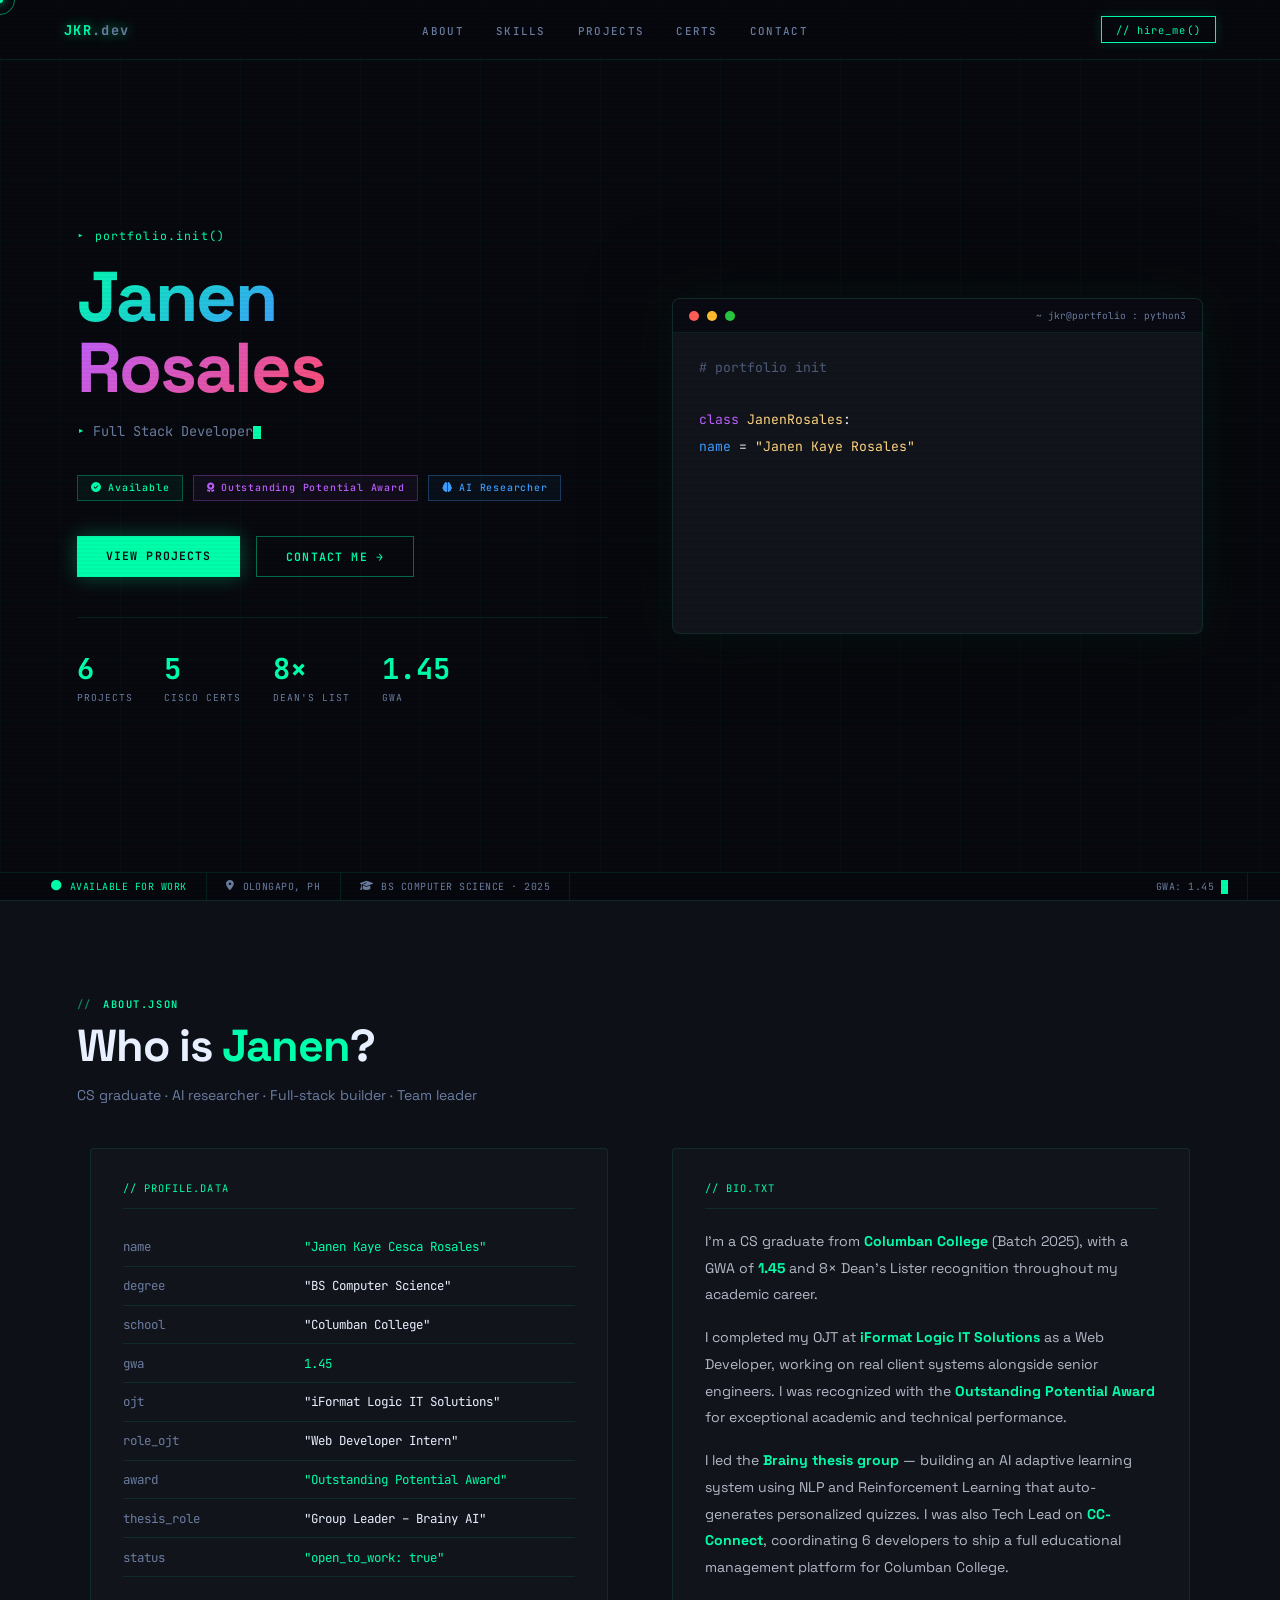
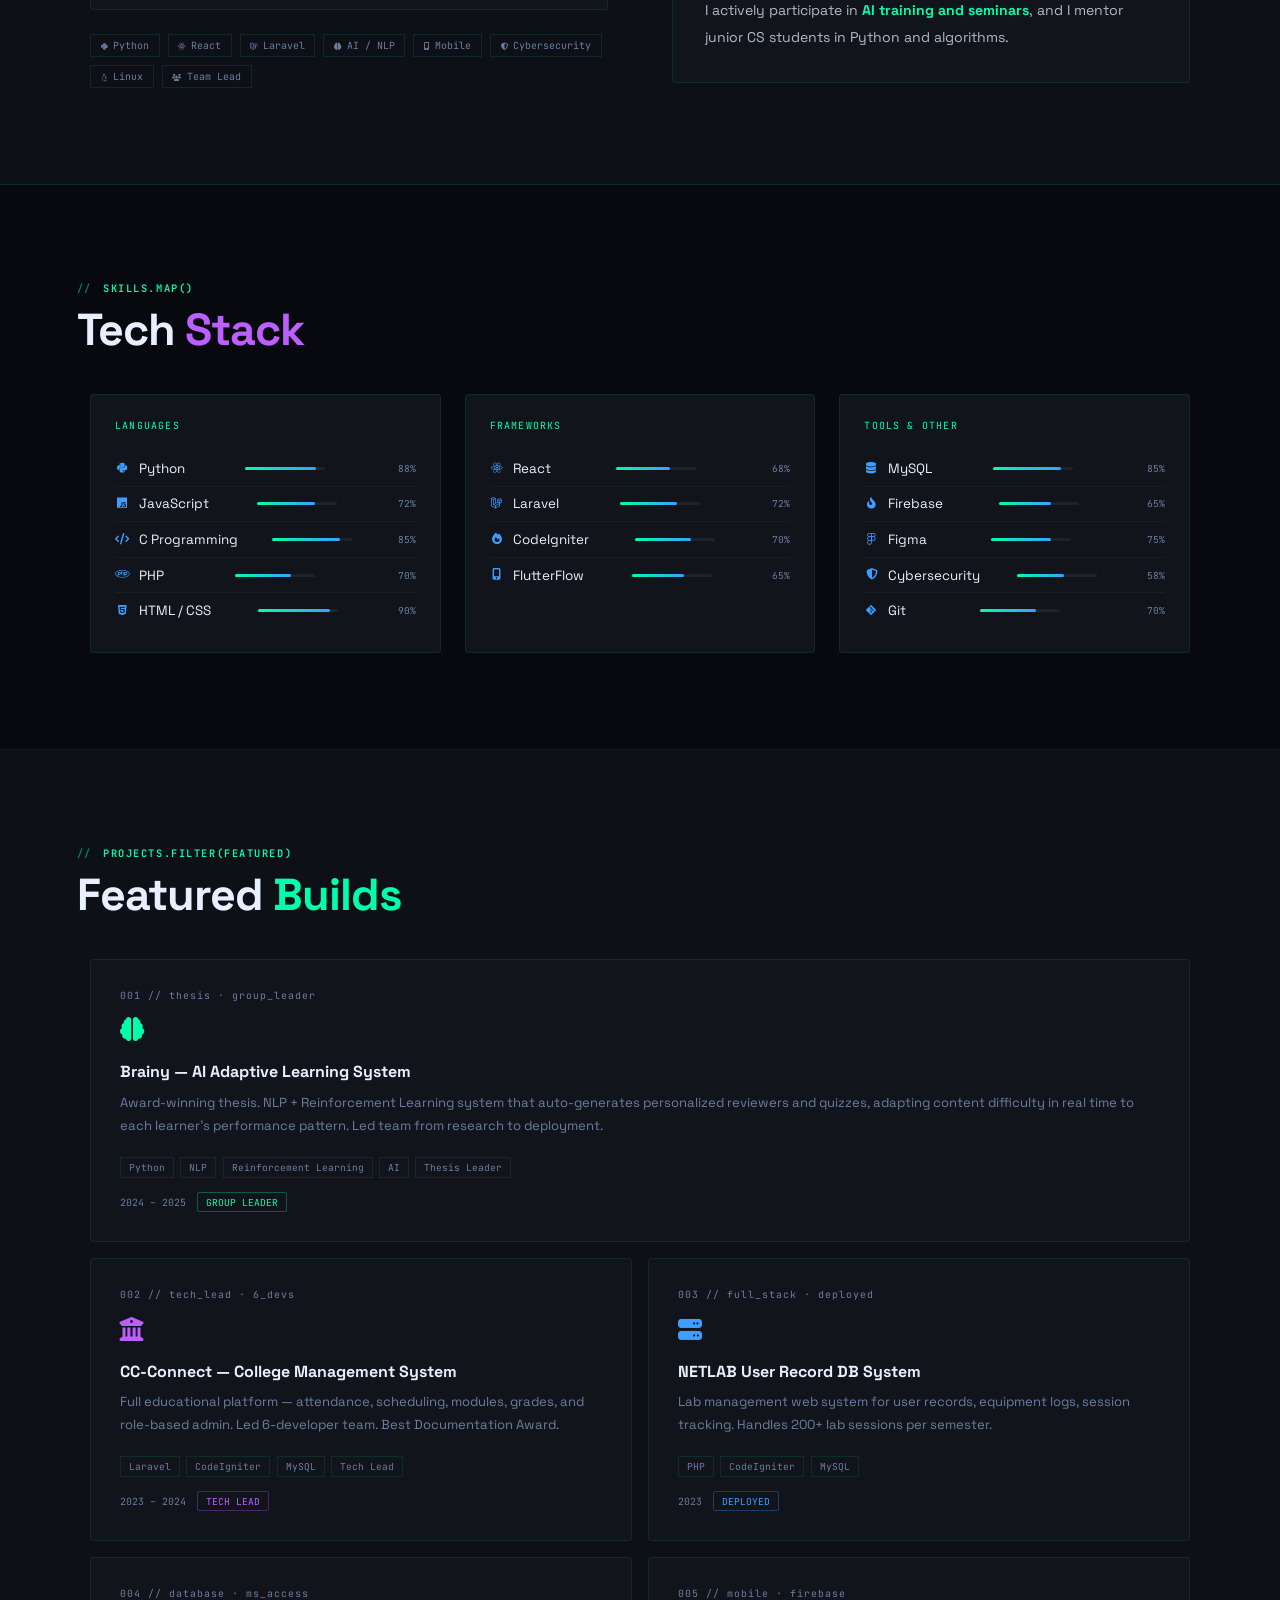
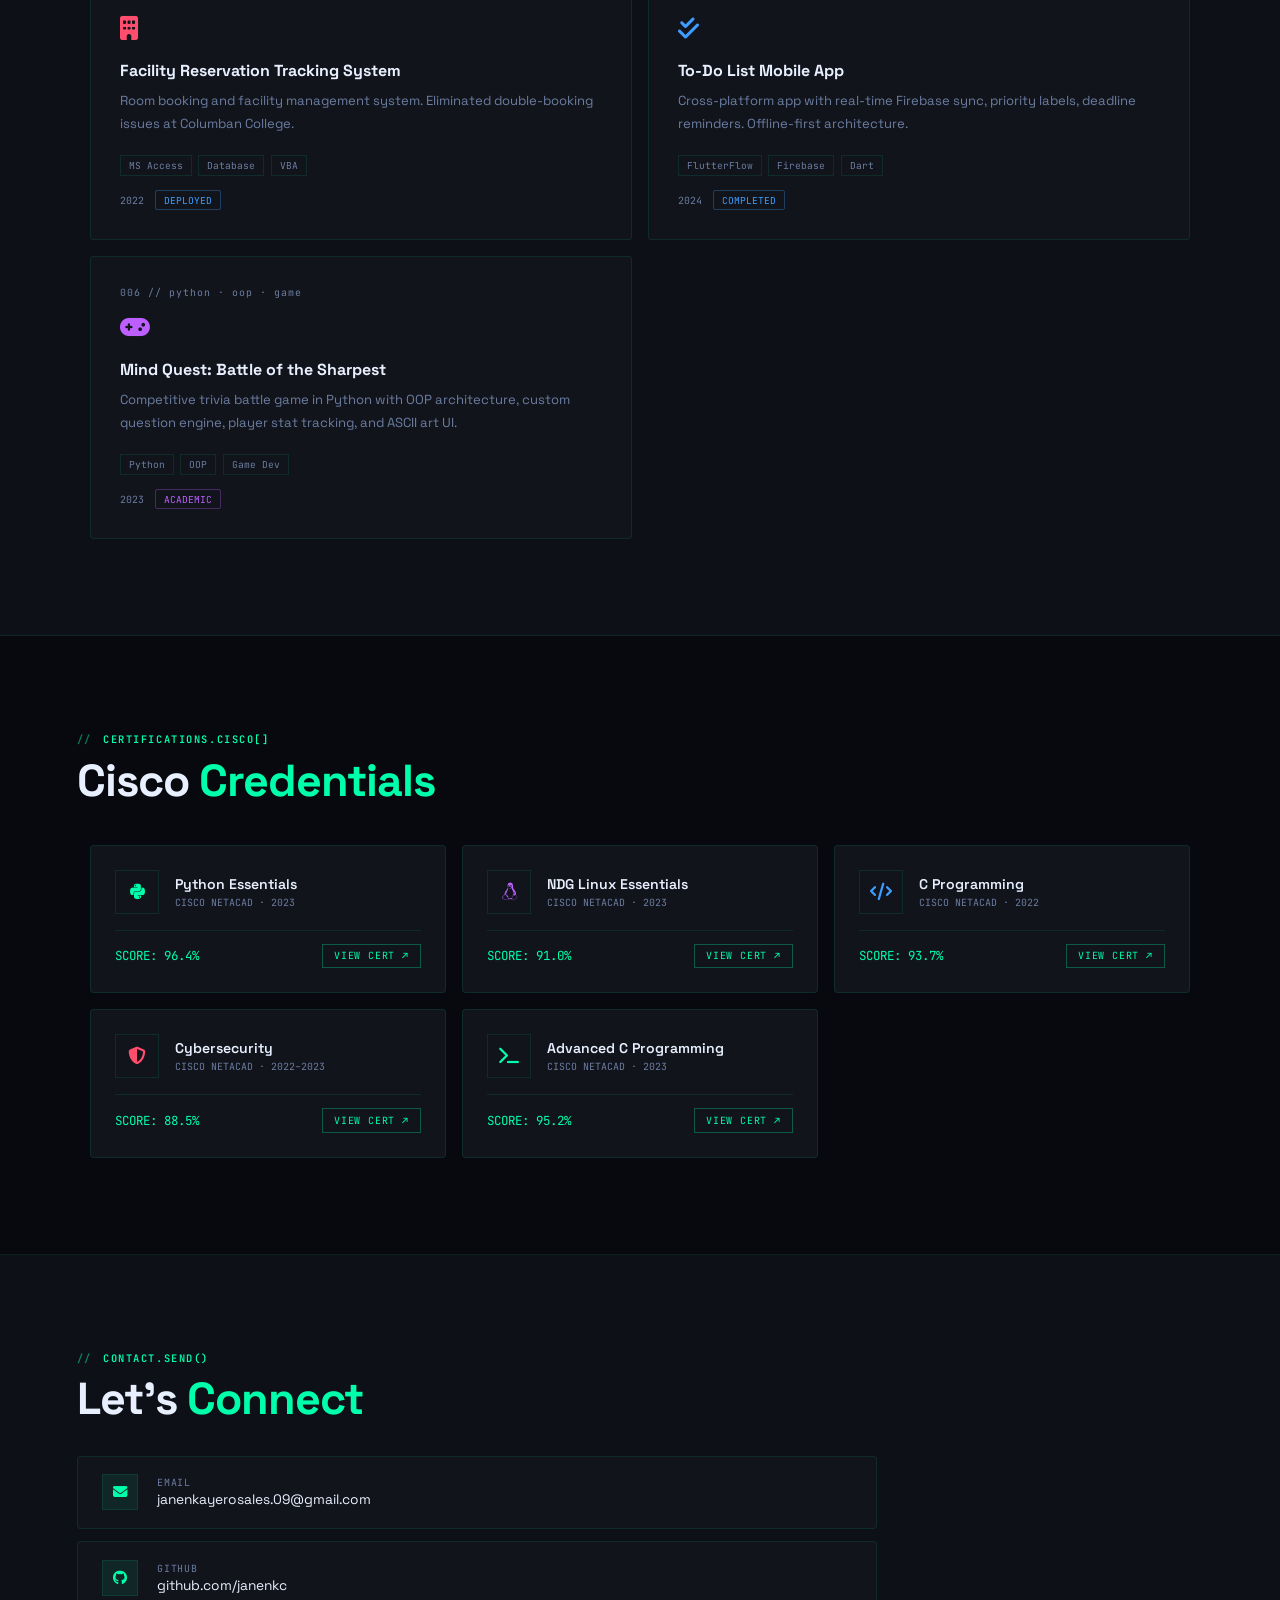
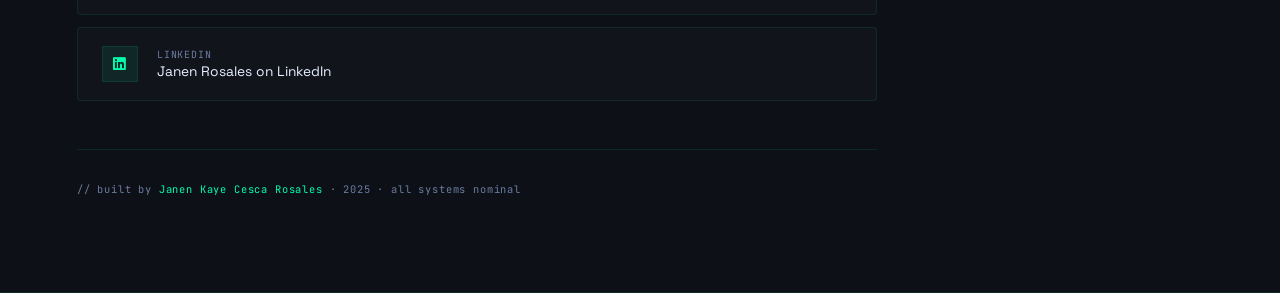
==== index.html @ 6b6a8d1e "first commit" ====
<!DOCTYPE html>
<html lang="en">
<head>
<meta charset="UTF-8"/>
<meta name="viewport" content="width=device-width, initial-scale=1.0"/>
<title>Janen Rosales — Portfolio</title>
<link href="https://fonts.googleapis.com/css2?family=Space+Grotesk:wght@300;400;500;600;700&family=JetBrains+Mono:wght@400;500;700&display=swap" rel="stylesheet"/>
<link rel="stylesheet" href="https://cdnjs.cloudflare.com/ajax/libs/font-awesome/6.5.0/css/all.min.css"/>
<link rel="stylesheet" href="design.css"/>
<style media="not all">
*,*::before,*::after{margin:0;padding:0;box-sizing:border-box;}
:root{
  --bg:#08090E;
  --surface:#0E1018;
  --card:#12141C;
  --border:rgba(0,255,170,.1);
  --ink:#E8F0FF;
  --muted:#6B7DA0;
  --g:#00FFAA;  /* neon green */
  --p:#BD5FFF;  /* neon purple */
  --b:#3D9EFF;  /* neon blue */
  --r:#FF4D6D;  /* neon red/pink */
  --sans:'Space Grotesk',sans-serif;
  --mono:'JetBrains Mono',monospace;
}
html{scroll-behavior:smooth;}
body{
  font-family:var(--sans);
  background:var(--bg);
  color:var(--ink);
  overflow-x:hidden;
  cursor:none;
}

/* scanlines overlay */
body::before{
  content:'';position:fixed;inset:0;pointer-events:none;z-index:9999;
  background:repeating-linear-gradient(0deg,transparent,transparent 2px,rgba(0,0,0,.03) 2px,rgba(0,0,0,.03) 4px);
}

/* grid bg */
body::after{
  content:'';position:fixed;inset:0;pointer-events:none;z-index:0;
  background-image:
    linear-gradient(rgba(0,255,170,.025) 1px,transparent 1px),
    linear-gradient(90deg,rgba(0,255,170,.025) 1px,transparent 1px);
  background-size:60px 60px;
}

/* custom cursor */
#cur{
  width:6px;height:6px;background:var(--g);border-radius:50%;
  position:fixed;pointer-events:none;z-index:9998;
  transform:translate(-50%,-50%);
  box-shadow:0 0 8px var(--g),0 0 20px rgba(0,255,170,.4);
  transition:transform .1s;
}
#cur2{
  width:30px;height:30px;
  border:1px solid rgba(0,255,170,.5);border-radius:50%;
  position:fixed;pointer-events:none;z-index:9997;
  transform:translate(-50%,-50%);
  transition:width .3s,height .3s;
}

::-webkit-scrollbar{width:3px;}
::-webkit-scrollbar-track{background:var(--bg);}
::-webkit-scrollbar-thumb{background:var(--g);}

/* ── NAVBAR ── */
nav{
  position:fixed;top:0;left:0;right:0;z-index:500;
  display:flex;align-items:center;justify-content:space-between;
  padding:1rem 5%;
  background:rgba(8,9,14,.9);
  border-bottom:1px solid var(--border);
  backdrop-filter:blur(20px);
}
.nlogo{
  font-family:var(--mono);font-size:.85rem;font-weight:700;
  color:var(--g);letter-spacing:.1em;
  text-shadow:0 0 12px rgba(0,255,170,.6);
}
.nlogo span{color:var(--muted);}
.nlinks{display:flex;gap:2rem;list-style:none;}
.nlinks a{
  font-family:var(--mono);font-size:.68rem;font-weight:500;
  letter-spacing:.12em;text-transform:uppercase;
  color:var(--muted);text-decoration:none;transition:color .2s;
  position:relative;
}
.nlinks a::after{
  content:'';position:absolute;bottom:-3px;left:0;right:0;
  height:1px;background:var(--g);transform:scaleX(0);transition:transform .2s;
}
.nlinks a:hover{color:var(--g);}
.nlinks a:hover::after{transform:scaleX(1);}
.nav-tag{
  font-family:var(--mono);font-size:.65rem;
  color:var(--g);border:1px solid var(--g);
  padding:.35rem .9rem;letter-spacing:.1em;
  text-decoration:none;transition:background .2s,color .2s;
  box-shadow:0 0 12px rgba(0,255,170,.15);
}
.nav-tag:hover{background:var(--g);color:var(--bg);}

/* ── STATUS BAR ── */
.status-bar{
  position:fixed;bottom:0;left:0;right:0;z-index:500;
  background:rgba(8,9,14,.95);border-top:1px solid var(--border);
  display:flex;align-items:center;gap:0;
  font-family:var(--mono);font-size:.62rem;
  padding:0 2rem;height:28px;
}
.sb-item{
  padding:0 1.2rem;height:100%;display:flex;align-items:center;
  border-right:1px solid var(--border);color:var(--muted);letter-spacing:.05em;
}
.sb-item.active{color:var(--g);}
.sb-item i{margin-right:.5rem;font-size:.65rem;}
.sb-spacer{flex:1;}
.sb-blink{
  width:7px;height:14px;background:var(--g);
  animation:blink .8s step-end infinite;display:inline-block;vertical-align:middle;margin-left:.4rem;
}
@keyframes blink{0%,100%{opacity:1;}50%{opacity:0;}}

/* ── HERO ── */
#hero{
  min-height:100vh;display:grid;grid-template-columns:1fr 1fr;
  align-items:center;gap:4rem;padding:8rem 6% 6rem;
  position:relative;z-index:1;
}
.hero-terminal{
  background:var(--card);border:1px solid var(--border);
  border-radius:8px;overflow:hidden;
  box-shadow:0 0 40px rgba(0,255,170,.06),0 0 80px rgba(0,0,0,.5);
}
.ht-bar{
  background:#0a0b12;padding:.6rem 1rem;
  display:flex;align-items:center;gap:.5rem;
  border-bottom:1px solid var(--border);
}
.htb{width:10px;height:10px;border-radius:50%;}
.htb1{background:#FF5F57;} .htb2{background:#FEBC2E;} .htb3{background:#28C840;}
.ht-title{font-family:var(--mono);font-size:.6rem;color:var(--muted);margin-left:auto;}
.ht-body{padding:1.4rem 1.6rem;min-height:300px;font-family:var(--mono);font-size:.82rem;line-height:2;}
.hl{color:var(--g);}  /* prompt */
.hk{color:var(--p);}  /* keyword */
.hv{color:var(--b);}  /* variable */
.hs2{color:#FFD580;}  /* string */
.hc{color:#4D5B78;}   /* comment */
.hcur{
  display:inline-block;width:8px;height:1em;background:var(--g);
  vertical-align:middle;animation:blink .8s step-end infinite;
}

.hero-left{position:relative;z-index:1;}
.h-prompt{
  font-family:var(--mono);font-size:.72rem;color:var(--g);
  letter-spacing:.1em;margin-bottom:1.2rem;
  display:flex;align-items:center;gap:.6rem;
}
.h-prompt::before{content:'▸';color:var(--g);}
.h-name{
  font-family:var(--sans);font-weight:700;
  font-size:clamp(3rem,5.5vw,5.5rem);line-height:1.0;
  letter-spacing:-2px;margin-bottom:1.2rem;
}
.h-name .gl{
  color:transparent;
  background:linear-gradient(135deg,var(--g),var(--b));
  -webkit-background-clip:text;
}
.h-name .pl{
  color:transparent;
  background:linear-gradient(135deg,var(--p),var(--r));
  -webkit-background-clip:text;
}
.h-role{
  font-family:var(--mono);font-size:.85rem;color:var(--muted);
  margin-bottom:2rem;min-height:1.5em;
}
.h-role .caret{color:var(--g);}

.h-badges{display:flex;flex-wrap:wrap;gap:.6rem;margin-bottom:2.2rem;}
.hbadge{
  font-family:var(--mono);font-size:.62rem;font-weight:500;letter-spacing:.08em;
  padding:.35rem .8rem;border:1px solid;
}
.hb-g{border-color:rgba(0,255,170,.3);color:var(--g);background:rgba(0,255,170,.05);}
.hb-p{border-color:rgba(189,95,255,.3);color:var(--p);background:rgba(189,95,255,.05);}
.hb-b{border-color:rgba(61,158,255,.3);color:var(--b);background:rgba(61,158,255,.05);}

.h-btns{display:flex;gap:1rem;flex-wrap:wrap;}
.hbtn{
  font-family:var(--mono);font-size:.72rem;font-weight:600;
  letter-spacing:.1em;text-transform:uppercase;
  padding:.75rem 1.8rem;text-decoration:none;cursor:none;
  transition:box-shadow .25s,transform .2s;
}
.hbtn-solid{
  background:var(--g);color:var(--bg);
  box-shadow:0 0 20px rgba(0,255,170,.3);
}
.hbtn-solid:hover{box-shadow:0 0 35px rgba(0,255,170,.6);transform:translateY(-2px);}
.hbtn-outline{
  border:1px solid rgba(0,255,170,.4);color:var(--g);
}
.hbtn-outline:hover{background:rgba(0,255,170,.08);box-shadow:0 0 20px rgba(0,255,170,.15);}

.h-stats{
  display:flex;gap:2rem;margin-top:2.5rem;
  padding-top:2rem;border-top:1px solid var(--border);
}
.hst-n{font-family:var(--mono);font-size:1.8rem;font-weight:700;color:var(--g);}
.hst-l{font-family:var(--mono);font-size:.6rem;color:var(--muted);margin-top:.2rem;letter-spacing:.1em;text-transform:uppercase;}

/* ── SECTION BASE ── */
section{padding:6rem 6%;position:relative;z-index:1;}
.sec-tag{
  font-family:var(--mono);font-size:.65rem;font-weight:600;
  letter-spacing:.15em;text-transform:uppercase;color:var(--g);
  margin-bottom:.6rem;display:flex;align-items:center;gap:.7rem;
}
.sec-tag::before{content:'//';opacity:.5;}
.sec-h{
  font-size:clamp(2rem,3.5vw,3.2rem);font-weight:700;line-height:1.1;
  margin-bottom:.8rem;letter-spacing:-1px;
}
.sec-h .accent{color:var(--g);}
.sec-h .accent2{color:var(--p);}
.sec-d{font-size:.88rem;color:var(--muted);line-height:1.8;max-width:500px;}

/* ── ABOUT ── */
#about{background:var(--surface);border-top:1px solid var(--border);border-bottom:1px solid var(--border);}
.about-grid{display:grid;grid-template-columns:1fr 1fr;gap:4rem;align-items:start;max-width:1100px;margin:0 auto;}
.about-card{
  background:var(--card);border:1px solid var(--border);
  padding:2rem;border-radius:4px;
}
.about-card-title{font-family:var(--mono);font-size:.65rem;color:var(--g);letter-spacing:.1em;text-transform:uppercase;margin-bottom:1.2rem;border-bottom:1px solid var(--border);padding-bottom:.8rem;}
.about-bio{font-size:.88rem;line-height:1.9;color:rgba(232,240,255,.75);}
.about-bio p+p{margin-top:1rem;}
.about-bio strong{color:var(--g);}

.data-table{width:100%;border-collapse:collapse;font-family:var(--mono);}
.data-table tr{border-bottom:1px solid var(--border);}
.data-table td{padding:.65rem 0;font-size:.78rem;vertical-align:top;}
.data-table td:first-child{color:var(--muted);width:40%;padding-right:1rem;}
.data-table td:last-child{color:var(--ink);}
.data-table td .val-accent{color:var(--g);}

.tag-list{display:flex;flex-wrap:wrap;gap:.5rem;margin-top:1.5rem;}
.ntag{
  font-family:var(--mono);font-size:.62rem;padding:.25rem .6rem;
  border:1px solid var(--border);color:var(--muted);
  transition:border-color .2s,color .2s;
}
.ntag:hover{border-color:var(--g);color:var(--g);}
.ntag i{margin-right:.35rem;font-size:.75em;}

/* ── SKILLS ── */
#skills{border-bottom:1px solid var(--border);}
.skills-grid{display:grid;grid-template-columns:repeat(3,1fr);gap:1.5rem;max-width:1100px;margin:0 auto;}
.skill-card{
  background:var(--card);border:1px solid var(--border);padding:1.5rem;border-radius:4px;
  transition:border-color .25s;
}
.skill-card:hover{border-color:var(--g);}
.skill-card-title{font-family:var(--mono);font-size:.62rem;color:var(--g);text-transform:uppercase;letter-spacing:.12em;margin-bottom:1.2rem;}
.skill-item{
  display:flex;align-items:center;justify-content:space-between;
  padding:.55rem 0;border-bottom:1px solid rgba(255,255,255,.04);font-size:.84rem;
}
.skill-item:last-child{border-bottom:none;}
.si-name{display:flex;align-items:center;gap:.6rem;color:var(--ink);}
.si-name i{color:var(--b);font-size:.85em;width:14px;text-align:center;}
.si-bar{width:80px;height:3px;background:rgba(255,255,255,.06);border-radius:2px;position:relative;}
.si-fill{height:100%;border-radius:2px;background:linear-gradient(90deg,var(--g),var(--b));transition:width 1s ease;}
.si-pct{font-family:var(--mono);font-size:.6rem;color:var(--muted);width:30px;text-align:right;}

/* ── PROJECTS ── */
#projects{background:var(--surface);border-bottom:1px solid var(--border);}
.proj-grid2{display:grid;grid-template-columns:1fr 1fr;gap:1rem;max-width:1100px;margin:0 auto;}
.pj{
  background:var(--card);border:1px solid var(--border);
  padding:1.8rem;border-radius:4px;position:relative;overflow:hidden;
  transition:border-color .3s,box-shadow .3s;cursor:none;
}
.pj::before{
  content:'';position:absolute;top:0;left:0;right:0;height:1px;
  background:linear-gradient(90deg,transparent,var(--g),transparent);
  opacity:0;transition:opacity .3s;
}
.pj:hover{border-color:rgba(0,255,170,.3);box-shadow:0 0 30px rgba(0,255,170,.05);}
.pj:hover::before{opacity:1;}
.pj.span2{grid-column:span 2;}
.pj-num{font-family:var(--mono);font-size:.62rem;color:var(--muted);margin-bottom:.8rem;letter-spacing:.1em;}
.pj-icon{font-size:1.5rem;margin-bottom:1rem;}
.pj-title{font-size:1rem;font-weight:700;margin-bottom:.6rem;color:var(--ink);}
.pj-desc{font-size:.82rem;line-height:1.75;color:var(--muted);margin-bottom:1.2rem;}
.pj-tags{display:flex;flex-wrap:wrap;gap:.4rem;}
.pj-tag{
  font-family:var(--mono);font-size:.6rem;padding:.18rem .5rem;
  border:1px solid var(--border);color:var(--muted);
}
.pj-meta{margin-top:.9rem;display:flex;align-items:center;gap:.7rem;}
.pj-yr{font-family:var(--mono);font-size:.62rem;color:var(--muted);}
.pj-badge{
  font-family:var(--mono);font-size:.6rem;padding:.15rem .5rem;
  border:1px solid;border-radius:2px;
}
.pb-g{border-color:rgba(0,255,170,.3);color:var(--g);}
.pb-p{border-color:rgba(189,95,255,.3);color:var(--p);}
.pb-b{border-color:rgba(61,158,255,.3);color:var(--b);}

/* ── CERTIFICATES ── */
#certificates{border-bottom:1px solid var(--border);}
.cert-grid2{display:grid;grid-template-columns:repeat(auto-fill,minmax(300px,1fr));gap:1rem;max-width:1100px;margin:0 auto;}
.cv{
  background:var(--card);border:1px solid var(--border);padding:1.5rem;border-radius:4px;
  display:flex;flex-direction:column;gap:1rem;
  transition:border-color .25s;
}
.cv:hover{border-color:rgba(0,255,170,.35);}
.cv-top{display:flex;align-items:center;gap:1rem;}
.cv-icon{
  width:44px;height:44px;display:flex;align-items:center;justify-content:center;
  font-size:1.1rem;border:1px solid var(--border);color:var(--g);flex-shrink:0;
}
.cv-name{font-size:.88rem;font-weight:600;color:var(--ink);}
.cv-org{font-family:var(--mono);font-size:.62rem;color:var(--muted);margin-top:.2rem;}
.cv-score{
  font-family:var(--mono);font-size:.78rem;
  color:var(--g);border-top:1px solid var(--border);padding-top:.8rem;
  display:flex;align-items:center;justify-content:space-between;
}
.cv-link{
  font-family:var(--mono);font-size:.62rem;color:var(--g);
  text-decoration:none;letter-spacing:.08em;
  padding:.3rem .7rem;border:1px solid rgba(0,255,170,.3);
  transition:background .2s;
}
.cv-link:hover{background:rgba(0,255,170,.1);}

/* ── CONTACT ── */
#contact{background:var(--surface);border-bottom:1px solid var(--border);}
.contact-wrap{max-width:800px;}
.contact-wrap .sec-h{margin-bottom:2rem;}
.contact-cards{display:flex;flex-direction:column;gap:.8rem;margin-bottom:3rem;}
.cc{
  display:flex;align-items:center;gap:1.2rem;
  background:var(--card);border:1px solid var(--border);
  padding:1.1rem 1.5rem;border-radius:4px;
  color:var(--ink);text-decoration:none;font-size:.88rem;
  transition:border-color .25s,box-shadow .25s;
}
.cc:hover{border-color:var(--g);box-shadow:0 0 20px rgba(0,255,170,.07);}
.cc-icon{
  width:36px;height:36px;background:rgba(0,255,170,.08);
  border:1px solid var(--border);display:flex;align-items:center;justify-content:center;
  color:var(--g);font-size:.9rem;flex-shrink:0;
}
.cc-label{font-family:var(--mono);font-size:.62rem;color:var(--muted);margin-bottom:.1rem;letter-spacing:.08em;}
.cc-val{font-size:.86rem;color:var(--ink);}
.footer-line{
  font-family:var(--mono);font-size:.65rem;color:var(--muted);
  letter-spacing:.08em;border-top:1px solid var(--border);
  padding-top:2rem;
}
.footer-line span{color:var(--g);}

/* ── REVEAL ── */
.rv{opacity:0;transform:translateY(28px);transition:opacity .8s ease,transform .8s ease;}
.rv.vis{opacity:1;transform:translateY(0);}

/* ── GLOW PULSE ── */
@keyframes gpulse{0%,100%{opacity:1;}50%{opacity:.6;}}

/* ── RESPONSIVE ── */
@media(max-width:900px){
  #hero{grid-template-columns:1fr;}
  .hero-terminal{display:none;}
  .about-grid{grid-template-columns:1fr;}
  .skills-grid{grid-template-columns:1fr 1fr;}
  .proj-grid2{grid-template-columns:1fr;}
  .pj.span2{grid-column:span 1;}
}
@media(max-width:600px){
  .nlinks,.nav-tag{display:none;}
  .skills-grid{grid-template-columns:1fr;}
}
</style>
</head>
<body>

<!-- CURSOR -->
<div id="cur"></div>
<div id="cur2"></div>

<!-- NAVBAR -->
<nav>
  <div class="nlogo">JKR<span>.dev</span></div>
  <ul class="nlinks">
    <li><a href="#about">About</a></li>
    <li><a href="#skills">Skills</a></li>
    <li><a href="#projects">Projects</a></li>
    <li><a href="#certificates">Certs</a></li>
    <li><a href="#contact">Contact</a></li>
  </ul>
  <a href="mailto:janenkayerosales.09@gmail.com" class="nav-tag">&#47;&#47; hire_me()</a>
</nav>

<!-- STATUS BAR -->
<div class="status-bar">
  <div class="sb-item active"><i class="fas fa-circle"></i>AVAILABLE FOR WORK</div>
  <div class="sb-item"><i class="fas fa-map-marker-alt"></i>OLONGAPO, PH</div>
  <div class="sb-item"><i class="fas fa-graduation-cap"></i>BS COMPUTER SCIENCE · 2025</div>
  <div class="sb-spacer"></div>
  <div class="sb-item">GWA: 1.45<span class="sb-blink"></span></div>
</div>

<!-- HERO -->
<section id="hero">
  <div class="hero-left rv">
    <div class="h-prompt">portfolio.init()</div>
    <h1 class="h-name">
      <span class="gl">Janen</span><br>
      <span class="pl">Rosales</span>
    </h1>
    <div class="h-role" id="hRole"><span class="caret">▸ </span><span id="hRoleText"></span><span class="hcur"></span></div>
    <div class="h-badges">
      <span class="hbadge hb-g"><i class="fas fa-check-circle"></i> Available</span>
      <span class="hbadge hb-p"><i class="fas fa-award"></i> Outstanding Potential Award</span>
      <span class="hbadge hb-b"><i class="fas fa-brain"></i> AI Researcher</span>
    </div>
    <div class="h-btns">
      <a href="#projects" class="hbtn hbtn-solid">View Projects</a>
      <a href="#contact" class="hbtn hbtn-outline">Contact Me →</a>
    </div>
    <div class="h-stats">
      <div><div class="hst-n">6</div><div class="hst-l">Projects</div></div>
      <div><div class="hst-n">5</div><div class="hst-l">Cisco Certs</div></div>
      <div><div class="hst-n">8×</div><div class="hst-l">Dean's List</div></div>
      <div><div class="hst-n">1.45</div><div class="hst-l">GWA</div></div>
    </div>
  </div>

  <div class="hero-terminal rv">
    <div class="ht-bar">
      <div class="htb htb1"></div><div class="htb htb2"></div><div class="htb htb3"></div>
      <div class="ht-title">~ jkr@portfolio : python3</div>
    </div>
    <div class="ht-body" id="htBody"></div>
  </div>
</section>

<!-- ABOUT -->
<section id="about">
  <div style="margin-bottom:2.5rem;" class="rv">
    <div class="sec-tag">about.json</div>
    <h2 class="sec-h">Who is <span class="accent">Janen</span>?</h2>
    <p class="sec-d">CS graduate · AI researcher · Full-stack builder · Team leader</p>
  </div>
  <div class="about-grid">
    <div class="rv">
      <div class="about-card" style="margin-bottom:1.2rem;">
        <div class="about-card-title">// profile.data</div>
        <table class="data-table">
          <tr><td>name</td><td><span class="val-accent">"Janen Kaye Cesca Rosales"</span></td></tr>
          <tr><td>degree</td><td>"BS Computer Science"</td></tr>
          <tr><td>school</td><td>"Columban College"</td></tr>
          <tr><td>gwa</td><td><span class="val-accent">1.45</span></td></tr>
          <tr><td>ojt</td><td>"iFormat Logic IT Solutions"</td></tr>
          <tr><td>role_ojt</td><td>"Web Developer Intern"</td></tr>
          <tr><td>award</td><td><span class="val-accent">"Outstanding Potential Award"</span></td></tr>
          <tr><td>thesis_role</td><td>"Group Leader – Brainy AI"</td></tr>
          <tr><td>status</td><td><span class="val-accent">"open_to_work: true"</span></td></tr>
        </table>
      </div>
      <div class="tag-list">
        <span class="ntag"><i class="fab fa-python"></i>Python</span>
        <span class="ntag"><i class="fab fa-react"></i>React</span>
        <span class="ntag"><i class="fab fa-laravel"></i>Laravel</span>
        <span class="ntag"><i class="fas fa-brain"></i>AI / NLP</span>
        <span class="ntag"><i class="fas fa-mobile-alt"></i>Mobile</span>
        <span class="ntag"><i class="fas fa-shield-alt"></i>Cybersecurity</span>
        <span class="ntag"><i class="fab fa-linux"></i>Linux</span>
        <span class="ntag"><i class="fas fa-users"></i>Team Lead</span>
      </div>
    </div>
    <div class="rv">
      <div class="about-card">
        <div class="about-card-title">// bio.txt</div>
        <div class="about-bio">
          <p>I'm a CS graduate from <strong>Columban College</strong> (Batch 2025), with a GWA of <strong>1.45</strong> and 8× Dean's Lister recognition throughout my academic career.</p>
          <p>I completed my OJT at <strong>iFormat Logic IT Solutions</strong> as a Web Developer, working on real client systems alongside senior engineers. I was recognized with the <strong>Outstanding Potential Award</strong> for exceptional academic and technical performance.</p>
          <p>I led the <strong>Brainy thesis group</strong> — building an AI adaptive learning system using NLP and Reinforcement Learning that auto-generates personalized quizzes. I was also Tech Lead on <strong>CC-Connect</strong>, coordinating 6 developers to ship a full educational management platform for Columban College.</p>
          <p>I actively participate in <strong>AI training and seminars</strong>, and I mentor junior CS students in Python and algorithms.</p>
        </div>
      </div>
    </div>
  </div>
</section>

<!-- SKILLS -->
<section id="skills">
  <div style="margin-bottom:2.5rem;" class="rv">
    <div class="sec-tag">skills.map()</div>
    <h2 class="sec-h">Tech <span class="accent2">Stack</span></h2>
  </div>
  <div class="skills-grid">
    <div class="skill-card rv">
      <div class="skill-card-title">Languages</div>
      <div class="skill-item"><div class="si-name"><i class="fab fa-python"></i>Python</div><div class="si-bar"><div class="si-fill" style="width:88%"></div></div><div class="si-pct">88%</div></div>
      <div class="skill-item"><div class="si-name"><i class="fab fa-js"></i>JavaScript</div><div class="si-bar"><div class="si-fill" style="width:72%"></div></div><div class="si-pct">72%</div></div>
      <div class="skill-item"><div class="si-name"><i class="fas fa-code"></i>C Programming</div><div class="si-bar"><div class="si-fill" style="width:85%"></div></div><div class="si-pct">85%</div></div>
      <div class="skill-item"><div class="si-name"><i class="fab fa-php"></i>PHP</div><div class="si-bar"><div class="si-fill" style="width:70%"></div></div><div class="si-pct">70%</div></div>
      <div class="skill-item"><div class="si-name"><i class="fab fa-html5"></i>HTML / CSS</div><div class="si-bar"><div class="si-fill" style="width:90%"></div></div><div class="si-pct">90%</div></div>
    </div>
    <div class="skill-card rv">
      <div class="skill-card-title">Frameworks</div>
      <div class="skill-item"><div class="si-name"><i class="fab fa-react"></i>React</div><div class="si-bar"><div class="si-fill" style="width:68%"></div></div><div class="si-pct">68%</div></div>
      <div class="skill-item"><div class="si-name"><i class="fab fa-laravel"></i>Laravel</div><div class="si-bar"><div class="si-fill" style="width:72%"></div></div><div class="si-pct">72%</div></div>
      <div class="skill-item"><div class="si-name"><i class="fas fa-fire"></i>CodeIgniter</div><div class="si-bar"><div class="si-fill" style="width:70%"></div></div><div class="si-pct">70%</div></div>
      <div class="skill-item"><div class="si-name"><i class="fas fa-mobile-alt"></i>FlutterFlow</div><div class="si-bar"><div class="si-fill" style="width:65%"></div></div><div class="si-pct">65%</div></div>
    </div>
    <div class="skill-card rv">
      <div class="skill-card-title">Tools &amp; Other</div>
      <div class="skill-item"><div class="si-name"><i class="fas fa-database"></i>MySQL</div><div class="si-bar"><div class="si-fill" style="width:85%"></div></div><div class="si-pct">85%</div></div>
      <div class="skill-item"><div class="si-name"><i class="fas fa-fire-alt"></i>Firebase</div><div class="si-bar"><div class="si-fill" style="width:65%"></div></div><div class="si-pct">65%</div></div>
      <div class="skill-item"><div class="si-name"><i class="fab fa-figma"></i>Figma</div><div class="si-bar"><div class="si-fill" style="width:75%"></div></div><div class="si-pct">75%</div></div>
      <div class="skill-item"><div class="si-name"><i class="fas fa-shield-alt"></i>Cybersecurity</div><div class="si-bar"><div class="si-fill" style="width:58%"></div></div><div class="si-pct">58%</div></div>
      <div class="skill-item"><div class="si-name"><i class="fab fa-git-alt"></i>Git</div><div class="si-bar"><div class="si-fill" style="width:70%"></div></div><div class="si-pct">70%</div></div>
    </div>
  </div>
</section>

<!-- PROJECTS -->
<section id="projects">
  <div style="margin-bottom:2.5rem;" class="rv">
    <div class="sec-tag">projects.filter(featured)</div>
    <h2 class="sec-h">Featured <span class="accent">Builds</span></h2>
  </div>
  <div class="proj-grid2">

    <div class="pj span2 rv">
      <div class="pj-num">001 // thesis · group_leader</div>
      <div class="pj-icon" style="color:var(--g)"><i class="fas fa-brain"></i></div>
      <div class="pj-title">Brainy — AI Adaptive Learning System</div>
      <div class="pj-desc">Award-winning thesis. NLP + Reinforcement Learning system that auto-generates personalized reviewers and quizzes, adapting content difficulty in real time to each learner's performance pattern. Led team from research to deployment.</div>
      <div class="pj-tags"><span class="pj-tag">Python</span><span class="pj-tag">NLP</span><span class="pj-tag">Reinforcement Learning</span><span class="pj-tag">AI</span><span class="pj-tag">Thesis Leader</span></div>
      <div class="pj-meta"><span class="pj-yr">2024 – 2025</span><span class="pj-badge pb-g">GROUP LEADER</span></div>
    </div>

    <div class="pj rv">
      <div class="pj-num">002 // tech_lead · 6_devs</div>
      <div class="pj-icon" style="color:var(--p)"><i class="fas fa-university"></i></div>
      <div class="pj-title">CC-Connect — College Management System</div>
      <div class="pj-desc">Full educational platform — attendance, scheduling, modules, grades, and role-based admin. Led 6-developer team. Best Documentation Award.</div>
      <div class="pj-tags"><span class="pj-tag">Laravel</span><span class="pj-tag">CodeIgniter</span><span class="pj-tag">MySQL</span><span class="pj-tag">Tech Lead</span></div>
      <div class="pj-meta"><span class="pj-yr">2023 – 2024</span><span class="pj-badge pb-p">TECH LEAD</span></div>
    </div>

    <div class="pj rv">
      <div class="pj-num">003 // full_stack · deployed</div>
      <div class="pj-icon" style="color:var(--b)"><i class="fas fa-server"></i></div>
      <div class="pj-title">NETLAB User Record DB System</div>
      <div class="pj-desc">Lab management web system for user records, equipment logs, session tracking. Handles 200+ lab sessions per semester.</div>
      <div class="pj-tags"><span class="pj-tag">PHP</span><span class="pj-tag">CodeIgniter</span><span class="pj-tag">MySQL</span></div>
      <div class="pj-meta"><span class="pj-yr">2023</span><span class="pj-badge pb-b">DEPLOYED</span></div>
    </div>

    <div class="pj rv">
      <div class="pj-num">004 // database · ms_access</div>
      <div class="pj-icon" style="color:var(--r)"><i class="fas fa-building"></i></div>
      <div class="pj-title">Facility Reservation Tracking System</div>
      <div class="pj-desc">Room booking and facility management system. Eliminated double-booking issues at Columban College.</div>
      <div class="pj-tags"><span class="pj-tag">MS Access</span><span class="pj-tag">Database</span><span class="pj-tag">VBA</span></div>
      <div class="pj-meta"><span class="pj-yr">2022</span><span class="pj-badge pb-b">DEPLOYED</span></div>
    </div>

    <div class="pj rv">
      <div class="pj-num">005 // mobile · firebase</div>
      <div class="pj-icon" style="color:var(--b)"><i class="fas fa-check-double"></i></div>
      <div class="pj-title">To-Do List Mobile App</div>
      <div class="pj-desc">Cross-platform app with real-time Firebase sync, priority labels, deadline reminders. Offline-first architecture.</div>
      <div class="pj-tags"><span class="pj-tag">FlutterFlow</span><span class="pj-tag">Firebase</span><span class="pj-tag">Dart</span></div>
      <div class="pj-meta"><span class="pj-yr">2024</span><span class="pj-badge pb-b">COMPLETED</span></div>
    </div>

    <div class="pj rv">
      <div class="pj-num">006 // python · oop · game</div>
      <div class="pj-icon" style="color:var(--p)"><i class="fas fa-gamepad"></i></div>
      <div class="pj-title">Mind Quest: Battle of the Sharpest</div>
      <div class="pj-desc">Competitive trivia battle game in Python with OOP architecture, custom question engine, player stat tracking, and ASCII art UI.</div>
      <div class="pj-tags"><span class="pj-tag">Python</span><span class="pj-tag">OOP</span><span class="pj-tag">Game Dev</span></div>
      <div class="pj-meta"><span class="pj-yr">2023</span><span class="pj-badge pb-p">ACADEMIC</span></div>
    </div>

  </div>
</section>

<!-- CERTIFICATES -->
<section id="certificates">
  <div style="margin-bottom:2.5rem;" class="rv">
    <div class="sec-tag">certifications.cisco[]</div>
    <h2 class="sec-h">Cisco <span class="accent">Credentials</span></h2>
  </div>
  <div class="cert-grid2">
    <div class="cv rv">
      <div class="cv-top">
        <div class="cv-icon"><i class="fab fa-python"></i></div>
        <div><div class="cv-name">Python Essentials</div><div class="cv-org">CISCO NETACAD · 2023</div></div>
      </div>
      <div class="cv-score"><span>SCORE: 96.4%</span><button onclick="openPDF('cert/JanenRosales-Python2ndBSCS-certificate.pdf','Python Essentials')" class="cv-link">VIEW CERT ↗</button></div>
    </div>
    <div class="cv rv">
      <div class="cv-top">
        <div class="cv-icon" style="color:var(--p)"><i class="fab fa-linux"></i></div>
        <div><div class="cv-name">NDG Linux Essentials</div><div class="cv-org">CISCO NETACAD · 2023</div></div>
      </div>
      <div class="cv-score"><span>SCORE: 91.0%</span><button onclick="openPDF('cert/JanenRosales-NDG Linux Essent-certificate.pdf','NDG Linux Essentials')" class="cv-link">VIEW CERT ↗</button></div>
    </div>
    <div class="cv rv">
      <div class="cv-top">
        <div class="cv-icon" style="color:var(--b)"><i class="fas fa-code"></i></div>
        <div><div class="cv-name">C Programming</div><div class="cv-org">CISCO NETACAD · 2022</div></div>
      </div>
      <div class="cv-score"><span>SCORE: 93.7%</span><button onclick="openPDF('cert/JanenRosales-C_Programming SY-certificate.pdf','C Programming')" class="cv-link">VIEW CERT ↗</button></div>
    </div>
    <div class="cv rv">
      <div class="cv-top">
        <div class="cv-icon" style="color:var(--r)"><i class="fas fa-shield-alt"></i></div>
        <div><div class="cv-name">Cybersecurity</div><div class="cv-org">CISCO NETACAD · 2022–2023</div></div>
      </div>
      <div class="cv-score"><span>SCORE: 88.5%</span><button onclick="openPDF('cert/JanenRosales-CSY2022-2023-certificate.pdf','Cybersecurity')" class="cv-link">VIEW CERT ↗</button></div>
    </div>
    <div class="cv rv">
      <div class="cv-top">
        <div class="cv-icon" style="color:var(--g)"><i class="fas fa-terminal"></i></div>
        <div><div class="cv-name">Advanced C Programming</div><div class="cv-org">CISCO NETACAD · 2023</div></div>
      </div>
      <div class="cv-score"><span>SCORE: 95.2%</span><button onclick="openPDF('cert/JanenRosales-Advanced C Progr-certificate.pdf','Advanced C Programming')" class="cv-link">VIEW CERT ↗</button></div>
    </div>
  </div>
</section>

<!-- CONTACT -->
<section id="contact">
  <div class="contact-wrap">
    <div class="sec-tag rv">contact.send()</div>
    <h2 class="sec-h rv">Let's <span class="accent">Connect</span></h2>
    <div class="contact-cards">
      <a href="mailto:janenkayerosales.09@gmail.com" class="cc rv">
        <div class="cc-icon"><i class="fas fa-envelope"></i></div>
        <div><div class="cc-label">EMAIL</div><div class="cc-val">janenkayerosales.09@gmail.com</div></div>
      </a>
      <a href="https://github.com/janenkc" target="_blank" class="cc rv">
        <div class="cc-icon"><i class="fab fa-github"></i></div>
        <div><div class="cc-label">GITHUB</div><div class="cc-val">github.com/janenkc</div></div>
      </a>
      <a href="https://www.linkedin.com/in/janen-rosales" target="_blank" class="cc rv">
        <div class="cc-icon"><i class="fab fa-linkedin"></i></div>
        <div><div class="cc-label">LINKEDIN</div><div class="cc-val">Janen Rosales on LinkedIn</div></div>
      </a>
    </div>
    <div class="footer-line rv">// built by <span>Janen Kaye Cesca Rosales</span> · 2025 · all systems nominal</div>
  </div>
</section>

<script>
/* CURSOR */
const cur=document.getElementById('cur'),cur2=document.getElementById('cur2');
let mx=0,my=0,cx=0,cy=0;
document.addEventListener('mousemove',e=>{mx=e.clientX;my=e.clientY;});
(function loop(){
  cx+=(mx-cx)*.12;cy+=(my-cy)*.12;
  cur.style.left=mx+'px';cur.style.top=my+'px';
  cur2.style.left=cx+'px';cur2.style.top=cy+'px';
  requestAnimationFrame(loop);
})();

/* TERMINAL */
const tLines=[
  '<span class="hc"># portfolio init</span>',
  '',
  '<span class="hk">class</span> <span style="color:#FFD580">JanenRosales</span>:',
  '  <span class="hv">name</span> = <span class="hs2">"Janen Kaye Rosales"</span>',
  '  <span class="hv">role</span> = <span class="hs2">"CS Graduate · 2025"</span>',
  '  <span class="hv">gwa</span>  = <span style="color:var(--g)">1.45</span>',
  '  <span class="hv">award</span> = <span class="hs2">"Outstanding Potential"</span>',
  '',
  '  <span class="hk">def</span> <span style="color:#FFD580">hire_me</span>(<span class="hv">self</span>):',
  '    <span class="hk">return</span> <span class="hs2">"Let\'s build something 🚀"</span>',
];
const htBody=document.getElementById('htBody');
let li=0;
function addLine(){
  if(li>=tLines.length) return;
  const div=document.createElement('div');
  div.innerHTML=(tLines[li]||'&nbsp;')+(li===tLines.length-1?'<span class="hcur"></span>':'');
  htBody.appendChild(div);
  li++;
  setTimeout(addLine,li<tLines.length?300+Math.random()*200:0);
}
setTimeout(addLine,800);

/* TYPING ROLE */
const roles=['Full Stack Developer','CS Graduate & Dev','AI Researcher','Team Leader','Open to Work ✨'];
let ri=0,ci=0,del=false;
const rt=document.getElementById('hRoleText');
function tick(){
  const cur2=roles[ri],shown=del?cur2.slice(0,ci--):cur2.slice(0,ci++);
  rt.textContent=shown;
  if(!del&&ci>cur2.length){del=true;setTimeout(tick,1400);return;}
  if(del&&ci<0){del=false;ri=(ri+1)%roles.length;ci=0;}
  setTimeout(tick,del?35:80);
}
tick();

/* SCROLL REVEAL */
const obs=new IntersectionObserver(entries=>{
  entries.forEach(e=>{if(e.isIntersecting){e.target.classList.add('vis');obs.unobserve(e.target);}});
},{threshold:0.1});
document.querySelectorAll('.rv').forEach(el => obs.observe(el));

/* ── PDF POPUP ── */
function openPDF(url, title) {
  const w = 950, h = 700;
  const left = Math.round((screen.width  - w) / 2);
  const top  = Math.round((screen.height - h) / 2);
  window.open(
    url,
    'cert_' + Date.now(),
    `width=${w},height=${h},left=${left},top=${top},toolbar=no,menubar=no,location=no,status=no,scrollbars=yes`
  );
}
</script>
</body>
</html>
---- design.css ----
/* ================================================================
   Janen Kaye Cesca Rosales — Portfolio
   Design 2 · Neon Terminal Dark
   ================================================================ */

/* ── RESET & BASE ─────────────────────────────────────────────── */
*, *::before, *::after {
  margin: 0;
  padding: 0;
  box-sizing: border-box;
}

:root {
  --bg:      #08090E;
  --surface: #0E1018;
  --card:    #12141C;
  --border:  rgba(0, 255, 170, .1);
  --ink:     #E8F0FF;
  --muted:   #6B7DA0;
  --g:       #00FFAA;   /* neon green  */
  --p:       #BD5FFF;   /* neon purple */
  --b:       #3D9EFF;   /* neon blue   */
  --r:       #FF4D6D;   /* neon red    */
  --sans:    'Space Grotesk', sans-serif;
  --mono:    'JetBrains Mono', monospace;
}

html {
  scroll-behavior: smooth;
}

body {
  font-family: var(--sans);
  background: var(--bg);
  color: var(--ink);
  overflow-x: hidden;
  cursor: none;
}

/* CRT Scanlines overlay */
body::before {
  content: '';
  position: fixed;
  inset: 0;
  pointer-events: none;
  z-index: 9999;
  background: repeating-linear-gradient(
    0deg,
    transparent,
    transparent 2px,
    rgba(0, 0, 0, .03) 2px,
    rgba(0, 0, 0, .03) 4px
  );
}

/* Grid background */
body::after {
  content: '';
  position: fixed;
  inset: 0;
  pointer-events: none;
  z-index: 0;
  background-image:
    linear-gradient(rgba(0, 255, 170, .025) 1px, transparent 1px),
    linear-gradient(90deg, rgba(0, 255, 170, .025) 1px, transparent 1px);
  background-size: 60px 60px;
}

/* ── SCROLLBAR ────────────────────────────────────────────────── */
::-webkit-scrollbar       { width: 3px; }
::-webkit-scrollbar-track { background: var(--bg); }
::-webkit-scrollbar-thumb { background: var(--g); }

/* ── CUSTOM CURSOR ────────────────────────────────────────────── */
#cur {
  width: 6px;
  height: 6px;
  background: var(--g);
  border-radius: 50%;
  position: fixed;
  pointer-events: none;
  z-index: 9998;
  transform: translate(-50%, -50%);
  box-shadow: 0 0 8px var(--g), 0 0 20px rgba(0, 255, 170, .4);
  transition: transform .1s;
}

#cur2 {
  width: 30px;
  height: 30px;
  border: 1px solid rgba(0, 255, 170, .5);
  border-radius: 50%;
  position: fixed;
  pointer-events: none;
  z-index: 9997;
  transform: translate(-50%, -50%);
  transition: width .3s, height .3s;
}

/* ── NAVBAR ───────────────────────────────────────────────────── */
nav {
  position: fixed;
  top: 0;
  left: 0;
  right: 0;
  z-index: 500;
  display: flex;
  align-items: center;
  justify-content: space-between;
  padding: 1rem 5%;
  background: rgba(8, 9, 14, .9);
  border-bottom: 1px solid var(--border);
  backdrop-filter: blur(20px);
}

.nlogo {
  font-family: var(--mono);
  font-size: .85rem;
  font-weight: 700;
  color: var(--g);
  letter-spacing: .1em;
  text-shadow: 0 0 12px rgba(0, 255, 170, .6);
}

.nlogo span { color: var(--muted); }

.nlinks {
  display: flex;
  gap: 2rem;
  list-style: none;
}

.nlinks a {
  font-family: var(--mono);
  font-size: .68rem;
  font-weight: 500;
  letter-spacing: .12em;
  text-transform: uppercase;
  color: var(--muted);
  text-decoration: none;
  transition: color .2s;
  position: relative;
}

.nlinks a::after {
  content: '';
  position: absolute;
  bottom: -3px;
  left: 0;
  right: 0;
  height: 1px;
  background: var(--g);
  transform: scaleX(0);
  transition: transform .2s;
}

.nlinks a:hover           { color: var(--g); }
.nlinks a:hover::after    { transform: scaleX(1); }

.nav-tag {
  font-family: var(--mono);
  font-size: .65rem;
  color: var(--g);
  border: 1px solid var(--g);
  padding: .35rem .9rem;
  letter-spacing: .1em;
  text-decoration: none;
  transition: background .2s, color .2s;
  box-shadow: 0 0 12px rgba(0, 255, 170, .15);
}

.nav-tag:hover {
  background: var(--g);
  color: var(--bg);
}

/* ── STATUS BAR ───────────────────────────────────────────────── */
.status-bar {
  position: fixed;
  bottom: 0;
  left: 0;
  right: 0;
  z-index: 500;
  background: rgba(8, 9, 14, .95);
  border-top: 1px solid var(--border);
  display: flex;
  align-items: center;
  font-family: var(--mono);
  font-size: .62rem;
  padding: 0 2rem;
  height: 28px;
}

.sb-item {
  padding: 0 1.2rem;
  height: 100%;
  display: flex;
  align-items: center;
  border-right: 1px solid var(--border);
  color: var(--muted);
  letter-spacing: .05em;
}

.sb-item.active   { color: var(--g); }
.sb-item i        { margin-right: .5rem; font-size: .65rem; }
.sb-spacer        { flex: 1; }

.sb-blink {
  width: 7px;
  height: 14px;
  background: var(--g);
  animation: blink .8s step-end infinite;
  display: inline-block;
  vertical-align: middle;
  margin-left: .4rem;
}

/* ── HERO ─────────────────────────────────────────────────────── */
#hero {
  min-height: 100vh;
  display: grid;
  grid-template-columns: 1fr 1fr;
  align-items: center;
  gap: 4rem;
  padding: 8rem 6% 6rem;
  position: relative;
  z-index: 1;
}

.hero-terminal {
  background: var(--card);
  border: 1px solid var(--border);
  border-radius: 8px;
  overflow: hidden;
  box-shadow: 0 0 40px rgba(0, 255, 170, .06), 0 0 80px rgba(0, 0, 0, .5);
}

.ht-bar {
  background: #0a0b12;
  padding: .6rem 1rem;
  display: flex;
  align-items: center;
  gap: .5rem;
  border-bottom: 1px solid var(--border);
}

.htb  { width: 10px; height: 10px; border-radius: 50%; }
.htb1 { background: #FF5F57; }
.htb2 { background: #FEBC2E; }
.htb3 { background: #28C840; }

.ht-title {
  font-family: var(--mono);
  font-size: .6rem;
  color: var(--muted);
  margin-left: auto;
}

.ht-body {
  padding: 1.4rem 1.6rem;
  min-height: 300px;
  font-family: var(--mono);
  font-size: .82rem;
  line-height: 2;
}

/* Terminal syntax colors */
.hl  { color: var(--g); }
.hk  { color: var(--p); }
.hv  { color: var(--b); }
.hs2 { color: #FFD580;  }
.hc  { color: #4D5B78;  }

.hcur {
  display: inline-block;
  width: 8px;
  height: 1em;
  background: var(--g);
  vertical-align: middle;
  animation: blink .8s step-end infinite;
}

.hero-left { position: relative; z-index: 1; }

.h-prompt {
  font-family: var(--mono);
  font-size: .72rem;
  color: var(--g);
  letter-spacing: .1em;
  margin-bottom: 1.2rem;
  display: flex;
  align-items: center;
  gap: .6rem;
}

.h-prompt::before { content: '▸'; color: var(--g); }

.h-name {
  font-family: var(--sans);
  font-weight: 700;
  font-size: clamp(3rem, 5.5vw, 5.5rem);
  line-height: 1;
  letter-spacing: -2px;
  margin-bottom: 1.2rem;
}

.h-name .gl {
  color: transparent;
  background: linear-gradient(135deg, var(--g), var(--b));
  -webkit-background-clip: text;
}

.h-name .pl {
  color: transparent;
  background: linear-gradient(135deg, var(--p), var(--r));
  -webkit-background-clip: text;
}

.h-role {
  font-family: var(--mono);
  font-size: .85rem;
  color: var(--muted);
  margin-bottom: 2rem;
  min-height: 1.5em;
}

.h-role .caret { color: var(--g); }

.h-badges {
  display: flex;
  flex-wrap: wrap;
  gap: .6rem;
  margin-bottom: 2.2rem;
}

.hbadge {
  font-family: var(--mono);
  font-size: .62rem;
  font-weight: 500;
  letter-spacing: .08em;
  padding: .35rem .8rem;
  border: 1px solid;
}

.hb-g { border-color: rgba(0, 255, 170, .3);  color: var(--g); background: rgba(0, 255, 170, .05); }
.hb-p { border-color: rgba(189, 95, 255, .3);  color: var(--p); background: rgba(189, 95, 255, .05); }
.hb-b { border-color: rgba(61, 158, 255, .3);  color: var(--b); background: rgba(61, 158, 255, .05); }

.h-btns { display: flex; gap: 1rem; flex-wrap: wrap; }

.hbtn {
  font-family: var(--mono);
  font-size: .72rem;
  font-weight: 600;
  letter-spacing: .1em;
  text-transform: uppercase;
  padding: .75rem 1.8rem;
  text-decoration: none;
  cursor: none;
  transition: box-shadow .25s, transform .2s;
}

.hbtn-solid {
  background: var(--g);
  color: var(--bg);
  box-shadow: 0 0 20px rgba(0, 255, 170, .3);
}

.hbtn-solid:hover {
  box-shadow: 0 0 35px rgba(0, 255, 170, .6);
  transform: translateY(-2px);
}

.hbtn-outline {
  border: 1px solid rgba(0, 255, 170, .4);
  color: var(--g);
}

.hbtn-outline:hover {
  background: rgba(0, 255, 170, .08);
  box-shadow: 0 0 20px rgba(0, 255, 170, .15);
}

.h-stats {
  display: flex;
  gap: 2rem;
  margin-top: 2.5rem;
  padding-top: 2rem;
  border-top: 1px solid var(--border);
}

.hst-n {
  font-family: var(--mono);
  font-size: 1.8rem;
  font-weight: 700;
  color: var(--g);
}

.hst-l {
  font-family: var(--mono);
  font-size: .6rem;
  color: var(--muted);
  margin-top: .2rem;
  letter-spacing: .1em;
  text-transform: uppercase;
}

/* ── SECTION BASE ─────────────────────────────────────────────── */
section {
  padding: 6rem 6%;
  position: relative;
  z-index: 1;
}

.sec-tag {
  font-family: var(--mono);
  font-size: .65rem;
  font-weight: 600;
  letter-spacing: .15em;
  text-transform: uppercase;
  color: var(--g);
  margin-bottom: .6rem;
  display: flex;
  align-items: center;
  gap: .7rem;
}

.sec-tag::before { content: '//'; opacity: .5; }

.sec-h {
  font-size: clamp(2rem, 3.5vw, 3.2rem);
  font-weight: 700;
  line-height: 1.1;
  margin-bottom: .8rem;
  letter-spacing: -1px;
}

.sec-h .accent  { color: var(--g); }
.sec-h .accent2 { color: var(--p); }

.sec-d {
  font-size: .88rem;
  color: var(--muted);
  line-height: 1.8;
  max-width: 500px;
}

/* ── ABOUT ────────────────────────────────────────────────────── */
#about {
  background: var(--surface);
  border-top: 1px solid var(--border);
  border-bottom: 1px solid var(--border);
}

.about-grid {
  display: grid;
  grid-template-columns: 1fr 1fr;
  gap: 4rem;
  align-items: start;
  max-width: 1100px;
  margin: 0 auto;
}

.about-card {
  background: var(--card);
  border: 1px solid var(--border);
  padding: 2rem;
  border-radius: 4px;
}

.about-card-title {
  font-family: var(--mono);
  font-size: .65rem;
  color: var(--g);
  letter-spacing: .1em;
  text-transform: uppercase;
  margin-bottom: 1.2rem;
  border-bottom: 1px solid var(--border);
  padding-bottom: .8rem;
}

.about-bio {
  font-size: .88rem;
  line-height: 1.9;
  color: rgba(232, 240, 255, .75);
}

.about-bio p + p   { margin-top: 1rem; }
.about-bio strong  { color: var(--g); }

.data-table {
  width: 100%;
  border-collapse: collapse;
  font-family: var(--mono);
}

.data-table tr                  { border-bottom: 1px solid var(--border); }
.data-table td                  { padding: .65rem 0; font-size: .78rem; vertical-align: top; }
.data-table td:first-child      { color: var(--muted); width: 40%; padding-right: 1rem; }
.data-table td:last-child       { color: var(--ink); }
.data-table td .val-accent      { color: var(--g); }

.tag-list {
  display: flex;
  flex-wrap: wrap;
  gap: .5rem;
  margin-top: 1.5rem;
}

.ntag {
  font-family: var(--mono);
  font-size: .62rem;
  padding: .25rem .6rem;
  border: 1px solid var(--border);
  color: var(--muted);
  transition: border-color .2s, color .2s;
}

.ntag:hover   { border-color: var(--g); color: var(--g); }
.ntag i       { margin-right: .35rem; font-size: .75em; }

/* ── SKILLS ───────────────────────────────────────────────────── */
#skills { border-bottom: 1px solid var(--border); }

.skills-grid {
  display: grid;
  grid-template-columns: repeat(3, 1fr);
  gap: 1.5rem;
  max-width: 1100px;
  margin: 0 auto;
}

.skill-card {
  background: var(--card);
  border: 1px solid var(--border);
  padding: 1.5rem;
  border-radius: 4px;
  transition: border-color .25s;
}

.skill-card:hover { border-color: var(--g); }

.skill-card-title {
  font-family: var(--mono);
  font-size: .62rem;
  color: var(--g);
  text-transform: uppercase;
  letter-spacing: .12em;
  margin-bottom: 1.2rem;
}

.skill-item {
  display: flex;
  align-items: center;
  justify-content: space-between;
  padding: .55rem 0;
  border-bottom: 1px solid rgba(255, 255, 255, .04);
  font-size: .84rem;
}

.skill-item:last-child { border-bottom: none; }

.si-name {
  display: flex;
  align-items: center;
  gap: .6rem;
  color: var(--ink);
}

.si-name i { color: var(--b); font-size: .85em; width: 14px; text-align: center; }

.si-bar {
  width: 80px;
  height: 3px;
  background: rgba(255, 255, 255, .06);
  border-radius: 2px;
  position: relative;
}

.si-fill {
  height: 100%;
  border-radius: 2px;
  background: linear-gradient(90deg, var(--g), var(--b));
  transition: width 1s ease;
}

.si-pct {
  font-family: var(--mono);
  font-size: .6rem;
  color: var(--muted);
  width: 30px;
  text-align: right;
}

/* ── PROJECTS ─────────────────────────────────────────────────── */
#projects {
  background: var(--surface);
  border-bottom: 1px solid var(--border);
}

.proj-grid2 {
  display: grid;
  grid-template-columns: 1fr 1fr;
  gap: 1rem;
  max-width: 1100px;
  margin: 0 auto;
}

.pj {
  background: var(--card);
  border: 1px solid var(--border);
  padding: 1.8rem;
  border-radius: 4px;
  position: relative;
  overflow: hidden;
  transition: border-color .3s, box-shadow .3s;
  cursor: none;
}

.pj::before {
  content: '';
  position: absolute;
  top: 0;
  left: 0;
  right: 0;
  height: 1px;
  background: linear-gradient(90deg, transparent, var(--g), transparent);
  opacity: 0;
  transition: opacity .3s;
}

.pj:hover           { border-color: rgba(0, 255, 170, .3); box-shadow: 0 0 30px rgba(0, 255, 170, .05); }
.pj:hover::before   { opacity: 1; }
.pj.span2           { grid-column: span 2; }

.pj-num    { font-family: var(--mono); font-size: .62rem; color: var(--muted); margin-bottom: .8rem; letter-spacing: .1em; }
.pj-icon   { font-size: 1.5rem; margin-bottom: 1rem; }
.pj-title  { font-size: 1rem; font-weight: 700; margin-bottom: .6rem; color: var(--ink); }
.pj-desc   { font-size: .82rem; line-height: 1.75; color: var(--muted); margin-bottom: 1.2rem; }

.pj-tags { display: flex; flex-wrap: wrap; gap: .4rem; }

.pj-tag {
  font-family: var(--mono);
  font-size: .6rem;
  padding: .18rem .5rem;
  border: 1px solid var(--border);
  color: var(--muted);
}

.pj-meta { margin-top: .9rem; display: flex; align-items: center; gap: .7rem; }
.pj-yr   { font-family: var(--mono); font-size: .62rem; color: var(--muted); }

.pj-badge {
  font-family: var(--mono);
  font-size: .6rem;
  padding: .15rem .5rem;
  border: 1px solid;
  border-radius: 2px;
}

.pb-g { border-color: rgba(0, 255, 170, .3); color: var(--g); }
.pb-p { border-color: rgba(189, 95, 255, .3); color: var(--p); }
.pb-b { border-color: rgba(61, 158, 255, .3);  color: var(--b); }

/* ── CERTIFICATES ─────────────────────────────────────────────── */
#certificates { border-bottom: 1px solid var(--border); }

.cert-grid2 {
  display: grid;
  grid-template-columns: repeat(auto-fill, minmax(300px, 1fr));
  gap: 1rem;
  max-width: 1100px;
  margin: 0 auto;
}

.cv {
  background: var(--card);
  border: 1px solid var(--border);
  padding: 1.5rem;
  border-radius: 4px;
  display: flex;
  flex-direction: column;
  gap: 1rem;
  transition: border-color .25s;
}

.cv:hover { border-color: rgba(0, 255, 170, .35); }

.cv-top  { display: flex; align-items: center; gap: 1rem; }

.cv-icon {
  width: 44px;
  height: 44px;
  display: flex;
  align-items: center;
  justify-content: center;
  font-size: 1.1rem;
  border: 1px solid var(--border);
  color: var(--g);
  flex-shrink: 0;
}

.cv-name { font-size: .88rem; font-weight: 600; color: var(--ink); }
.cv-org  { font-family: var(--mono); font-size: .62rem; color: var(--muted); margin-top: .2rem; }

.cv-score {
  font-family: var(--mono);
  font-size: .78rem;
  color: var(--g);
  border-top: 1px solid var(--border);
  padding-top: .8rem;
  display: flex;
  align-items: center;
  justify-content: space-between;
}

.cv-link {
  font-family: var(--mono);
  font-size: .62rem;
  color: var(--g);
  letter-spacing: .08em;
  padding: .3rem .7rem;
  border: 1px solid rgba(0, 255, 170, .3);
  background: none;
  cursor: pointer;
  transition: background .2s;
}

.cv-link:hover { background: rgba(0, 255, 170, .1); }

/* ── PDF MODAL ────────────────────────────────────────────────── */
.pdf-modal {
  display: none;
  position: fixed;
  inset: 0;
  z-index: 10000;
  background: rgba(0, 0, 0, .88);
  align-items: center;
  justify-content: center;
  backdrop-filter: blur(10px);
}

.pdf-modal.active { display: flex; }

.pdf-modal-content {
  width: 90%;
  max-width: 960px;
  height: 88vh;
  background: var(--card);
  border: 1px solid var(--border);
  border-radius: 4px;
  display: flex;
  flex-direction: column;
  overflow: hidden;
  box-shadow: 0 0 60px rgba(0, 255, 170, .08);
}

.pdf-modal-bar {
  display: flex;
  align-items: center;
  justify-content: space-between;
  padding: .7rem 1.2rem;
  background: #0a0b12;
  border-bottom: 1px solid var(--border);
  flex-shrink: 0;
}

.pdf-modal-title {
  font-family: var(--mono);
  font-size: .72rem;
  color: var(--g);
  letter-spacing: .08em;
}

.pdf-modal-title .pdf-slash { color: var(--muted); margin-right: .4rem; }

.pdf-close-btn {
  font-family: var(--mono);
  font-size: .65rem;
  color: var(--r);
  background: none;
  border: 1px solid rgba(255, 77, 109, .35);
  padding: .3rem .9rem;
  cursor: pointer;
  letter-spacing: .08em;
  transition: background .2s;
}

.pdf-close-btn:hover { background: rgba(255, 77, 109, .15); }

.pdf-modal iframe {
  flex: 1;
  width: 100%;
  border: none;
  display: block;
}

/* ── CONTACT ──────────────────────────────────────────────────── */
#contact {
  background: var(--surface);
  border-bottom: 1px solid var(--border);
}

.contact-wrap { max-width: 800px; }
.contact-wrap .sec-h { margin-bottom: 2rem; }

.contact-cards {
  display: flex;
  flex-direction: column;
  gap: .8rem;
  margin-bottom: 3rem;
}

.cc {
  display: flex;
  align-items: center;
  gap: 1.2rem;
  background: var(--card);
  border: 1px solid var(--border);
  padding: 1.1rem 1.5rem;
  border-radius: 4px;
  color: var(--ink);
  text-decoration: none;
  font-size: .88rem;
  transition: border-color .25s, box-shadow .25s;
}

.cc:hover { border-color: var(--g); box-shadow: 0 0 20px rgba(0, 255, 170, .07); }

.cc-icon {
  width: 36px;
  height: 36px;
  background: rgba(0, 255, 170, .08);
  border: 1px solid var(--border);
  display: flex;
  align-items: center;
  justify-content: center;
  color: var(--g);
  font-size: .9rem;
  flex-shrink: 0;
}

.cc-label { font-family: var(--mono); font-size: .62rem; color: var(--muted); margin-bottom: .1rem; letter-spacing: .08em; }
.cc-val   { font-size: .86rem; color: var(--ink); }

.footer-line {
  font-family: var(--mono);
  font-size: .65rem;
  color: var(--muted);
  letter-spacing: .08em;
  border-top: 1px solid var(--border);
  padding-top: 2rem;
}

.footer-line span { color: var(--g); }

/* ── SCROLL REVEAL ────────────────────────────────────────────── */
.rv     { opacity: 0; transform: translateY(28px); transition: opacity .8s ease, transform .8s ease; }
.rv.vis { opacity: 1; transform: translateY(0); }

/* ── ANIMATIONS ───────────────────────────────────────────────── */
@keyframes blink   { 0%, 100% { opacity: 1; } 50% { opacity: 0; } }
@keyframes gpulse  { 0%, 100% { opacity: 1; } 50% { opacity: .6; } }

/* ── RESPONSIVE ───────────────────────────────────────────────── */
@media (max-width: 900px) {
  #hero               { grid-template-columns: 1fr; }
  .hero-terminal      { display: none; }
  .about-grid         { grid-template-columns: 1fr; }
  .skills-grid        { grid-template-columns: 1fr 1fr; }
  .proj-grid2         { grid-template-columns: 1fr; }
  .pj.span2           { grid-column: span 1; }
}

@media (max-width: 600px) {
  .nlinks, .nav-tag   { display: none; }
  .skills-grid        { grid-template-columns: 1fr; }
}
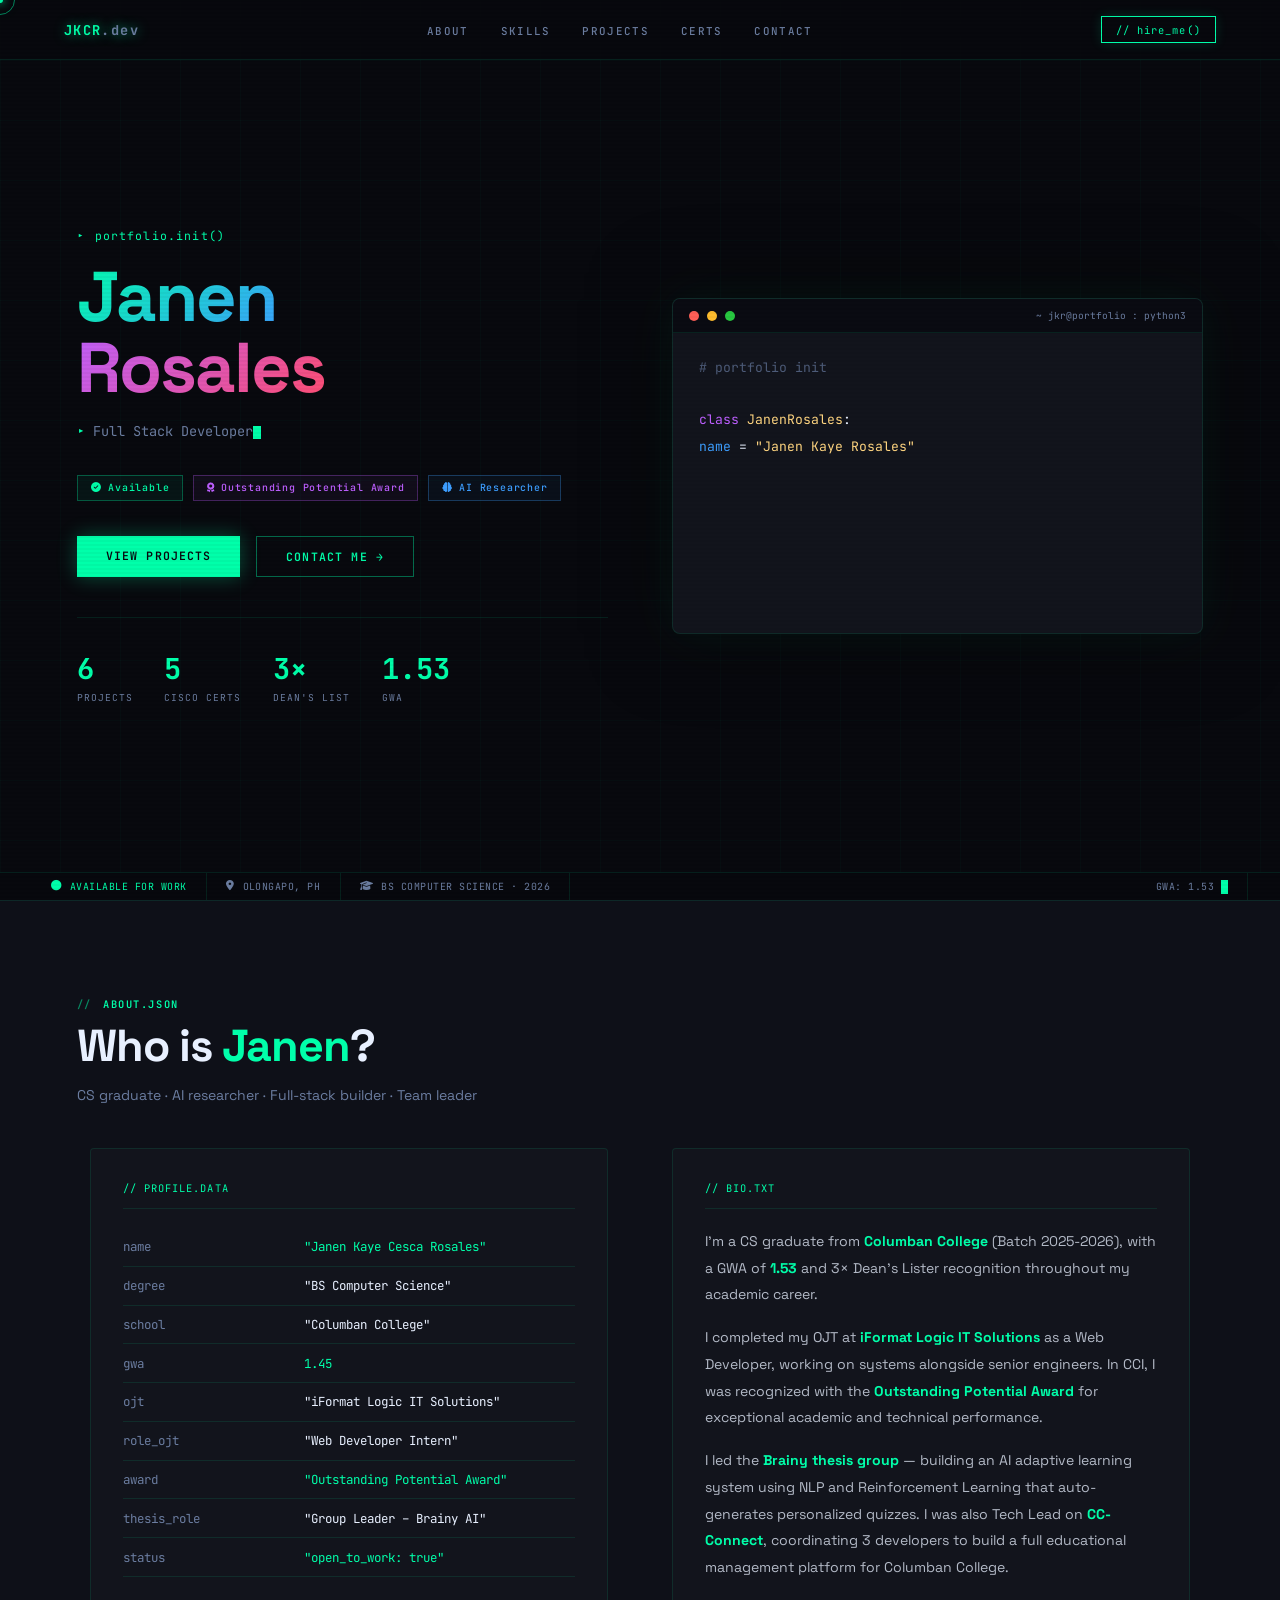
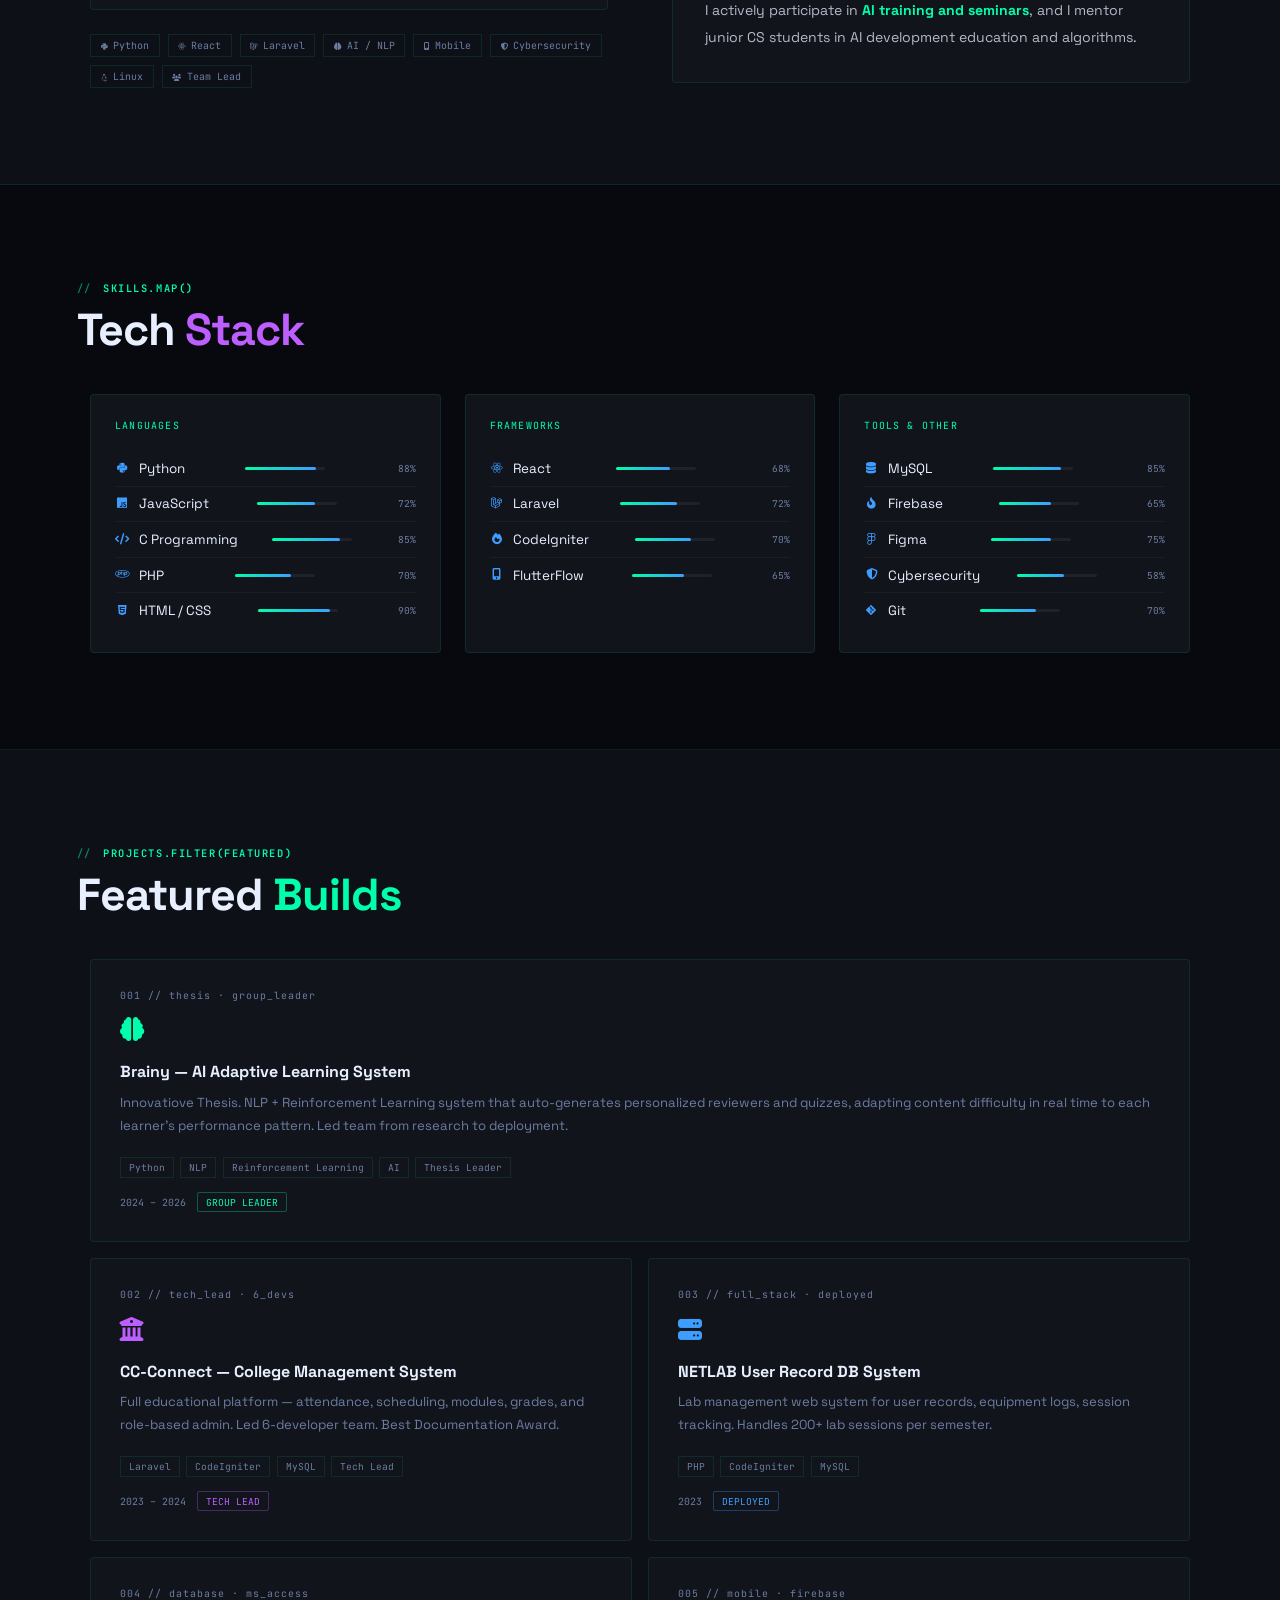
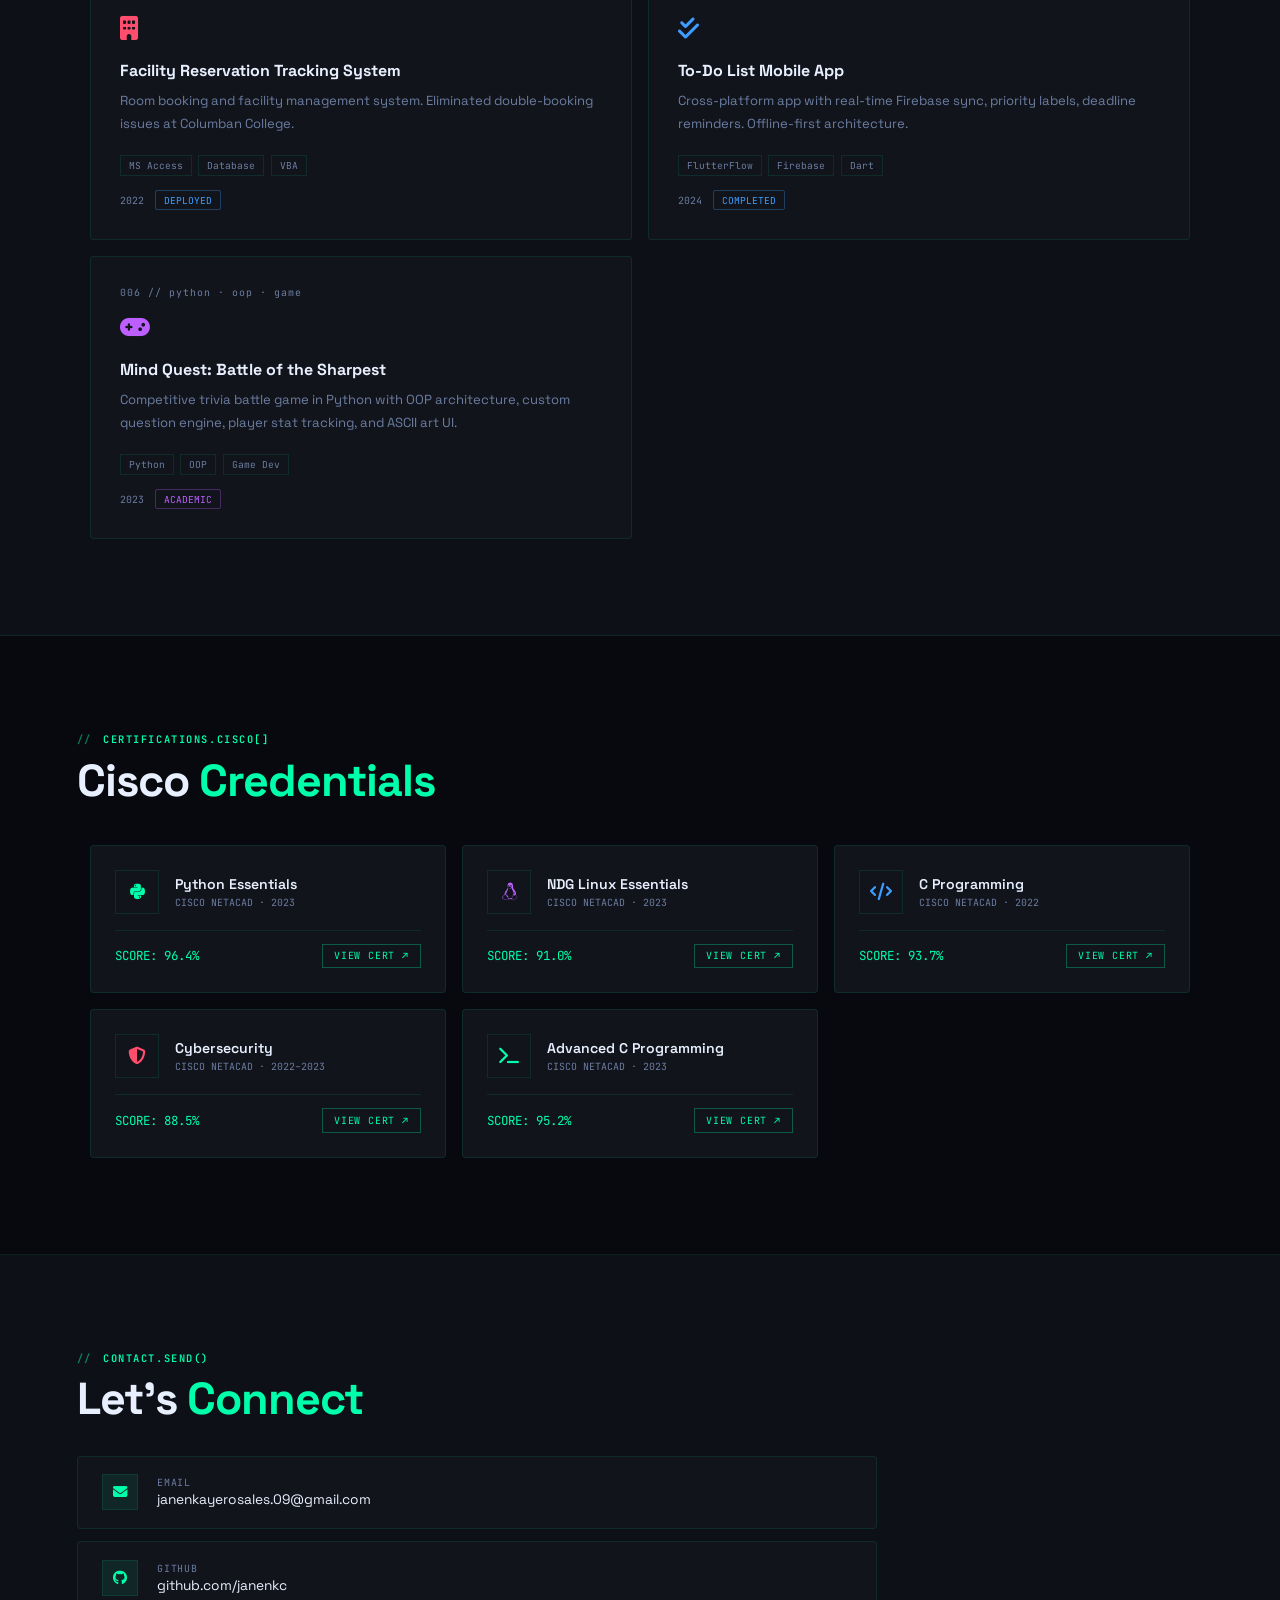
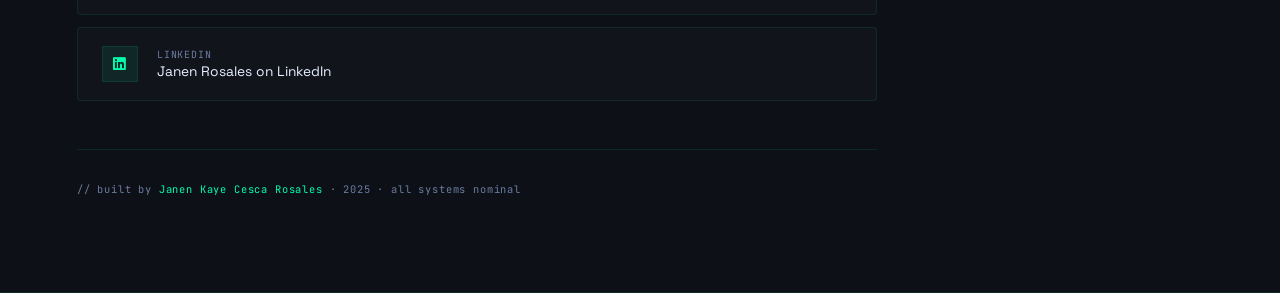
==== commit 46db3f7f: "update info" ====
--- a/index.html
+++ b/index.html
@@ -401,7 +401,7 @@
 
 <!-- NAVBAR -->
 <nav>
-  <div class="nlogo">JKR<span>.dev</span></div>
+  <div class="nlogo">JKCR<span>.dev</span></div>
   <ul class="nlinks">
     <li><a href="#about">About</a></li>
     <li><a href="#skills">Skills</a></li>
@@ -416,9 +416,9 @@
 <div class="status-bar">
   <div class="sb-item active"><i class="fas fa-circle"></i>AVAILABLE FOR WORK</div>
   <div class="sb-item"><i class="fas fa-map-marker-alt"></i>OLONGAPO, PH</div>
-  <div class="sb-item"><i class="fas fa-graduation-cap"></i>BS COMPUTER SCIENCE · 2025</div>
+  <div class="sb-item"><i class="fas fa-graduation-cap"></i>BS COMPUTER SCIENCE · 2026</div>
   <div class="sb-spacer"></div>
-  <div class="sb-item">GWA: 1.45<span class="sb-blink"></span></div>
+  <div class="sb-item">GWA: 1.53<span class="sb-blink"></span></div>
 </div>
 
 <!-- HERO -->
@@ -442,8 +442,8 @@
     <div class="h-stats">
       <div><div class="hst-n">6</div><div class="hst-l">Projects</div></div>
       <div><div class="hst-n">5</div><div class="hst-l">Cisco Certs</div></div>
-      <div><div class="hst-n">8×</div><div class="hst-l">Dean's List</div></div>
-      <div><div class="hst-n">1.45</div><div class="hst-l">GWA</div></div>
+      <div><div class="hst-n">3×</div><div class="hst-l">Dean's List</div></div>
+      <div><div class="hst-n">1.53</div><div class="hst-l">GWA</div></div>
     </div>
   </div>
 
@@ -494,10 +494,10 @@
       <div class="about-card">
         <div class="about-card-title">// bio.txt</div>
         <div class="about-bio">
-          <p>I'm a CS graduate from <strong>Columban College</strong> (Batch 2025), with a GWA of <strong>1.45</strong> and 8× Dean's Lister recognition throughout my academic career.</p>
-          <p>I completed my OJT at <strong>iFormat Logic IT Solutions</strong> as a Web Developer, working on real client systems alongside senior engineers. I was recognized with the <strong>Outstanding Potential Award</strong> for exceptional academic and technical performance.</p>
-          <p>I led the <strong>Brainy thesis group</strong> — building an AI adaptive learning system using NLP and Reinforcement Learning that auto-generates personalized quizzes. I was also Tech Lead on <strong>CC-Connect</strong>, coordinating 6 developers to ship a full educational management platform for Columban College.</p>
-          <p>I actively participate in <strong>AI training and seminars</strong>, and I mentor junior CS students in Python and algorithms.</p>
+          <p>I'm a CS graduate from <strong>Columban College</strong> (Batch 2025-2026), with a GWA of <strong>1.53</strong> and 3× Dean's Lister recognition throughout my academic career.</p>
+          <p>I completed my OJT at <strong>iFormat Logic IT Solutions</strong> as a Web Developer, working on systems alongside senior engineers. In CCI,  I was recognized with the <strong>Outstanding Potential Award</strong> for exceptional academic and technical performance.</p>
+          <p>I led the <strong>Brainy thesis group</strong> — building an AI adaptive learning system using NLP and Reinforcement Learning that auto-generates personalized quizzes. I was also Tech Lead on <strong>CC-Connect</strong>, coordinating 3 developers to build a full educational management platform for Columban College.</p>
+          <p>I actively participate in <strong>AI training and seminars</strong>, and I mentor junior CS students in AI development education and algorithms.</p>
         </div>
       </div>
     </div>
@@ -549,9 +549,9 @@
       <div class="pj-num">001 // thesis · group_leader</div>
       <div class="pj-icon" style="color:var(--g)"><i class="fas fa-brain"></i></div>
       <div class="pj-title">Brainy — AI Adaptive Learning System</div>
-      <div class="pj-desc">Award-winning thesis. NLP + Reinforcement Learning system that auto-generates personalized reviewers and quizzes, adapting content difficulty in real time to each learner's performance pattern. Led team from research to deployment.</div>
+      <div class="pj-desc">Innovatiove Thesis. NLP + Reinforcement Learning system that auto-generates personalized reviewers and quizzes, adapting content difficulty in real time to each learner's performance pattern. Led team from research to deployment.</div>
       <div class="pj-tags"><span class="pj-tag">Python</span><span class="pj-tag">NLP</span><span class="pj-tag">Reinforcement Learning</span><span class="pj-tag">AI</span><span class="pj-tag">Thesis Leader</span></div>
-      <div class="pj-meta"><span class="pj-yr">2024 – 2025</span><span class="pj-badge pb-g">GROUP LEADER</span></div>
+      <div class="pj-meta"><span class="pj-yr">2024 – 2026</span><span class="pj-badge pb-g">GROUP LEADER</span></div>
     </div>
 
     <div class="pj rv">
